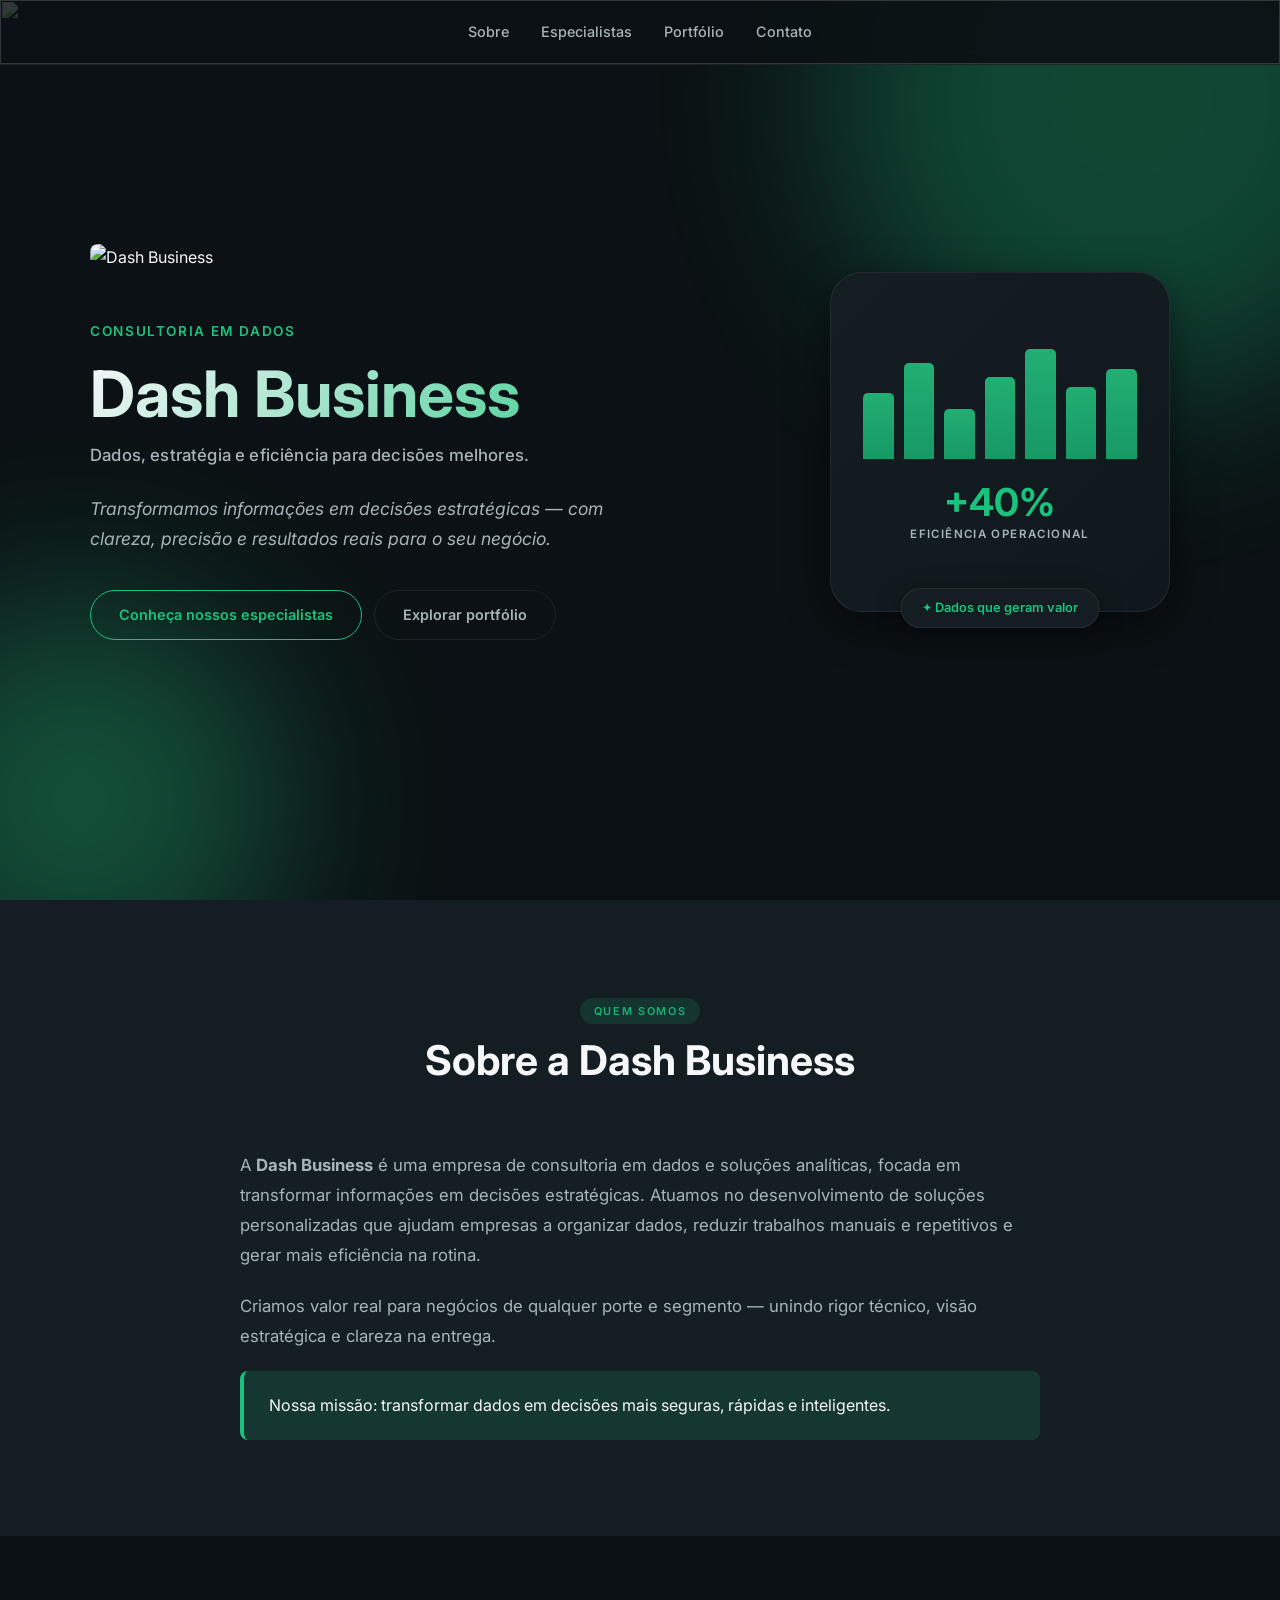
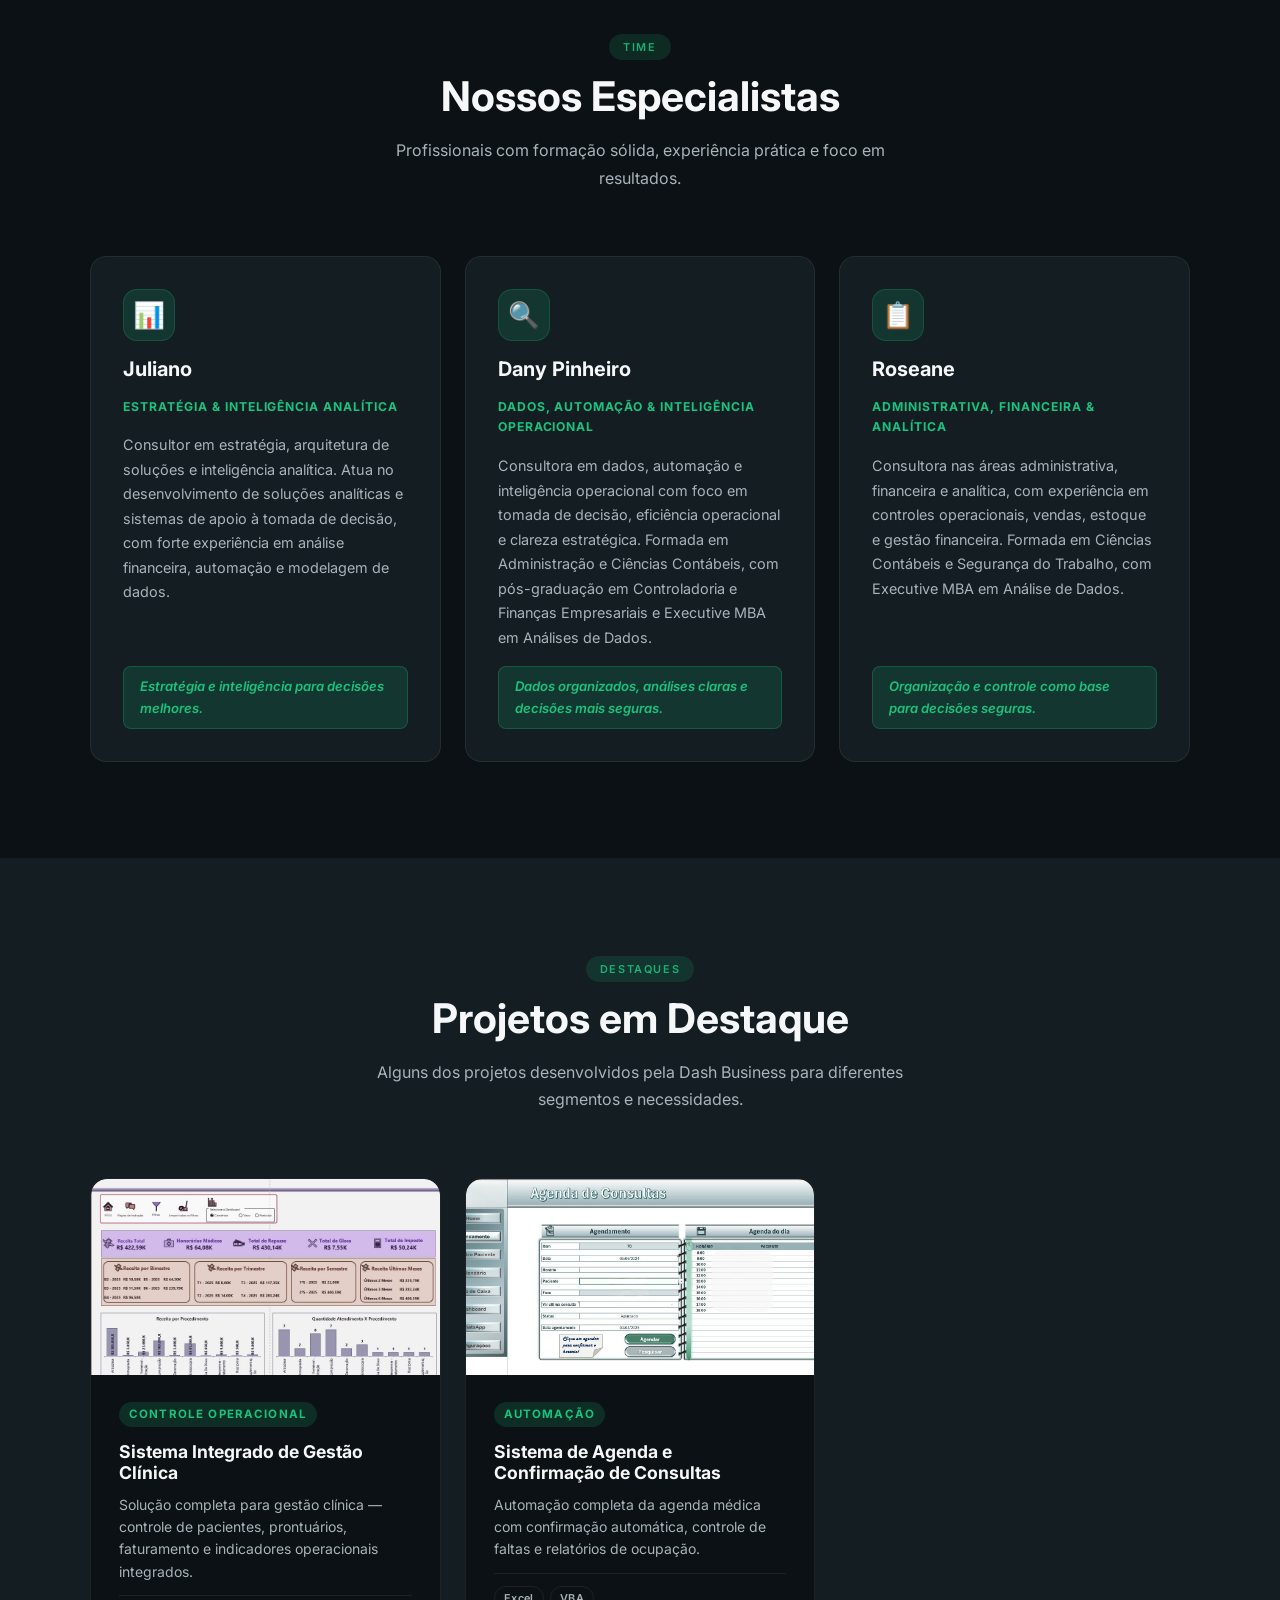
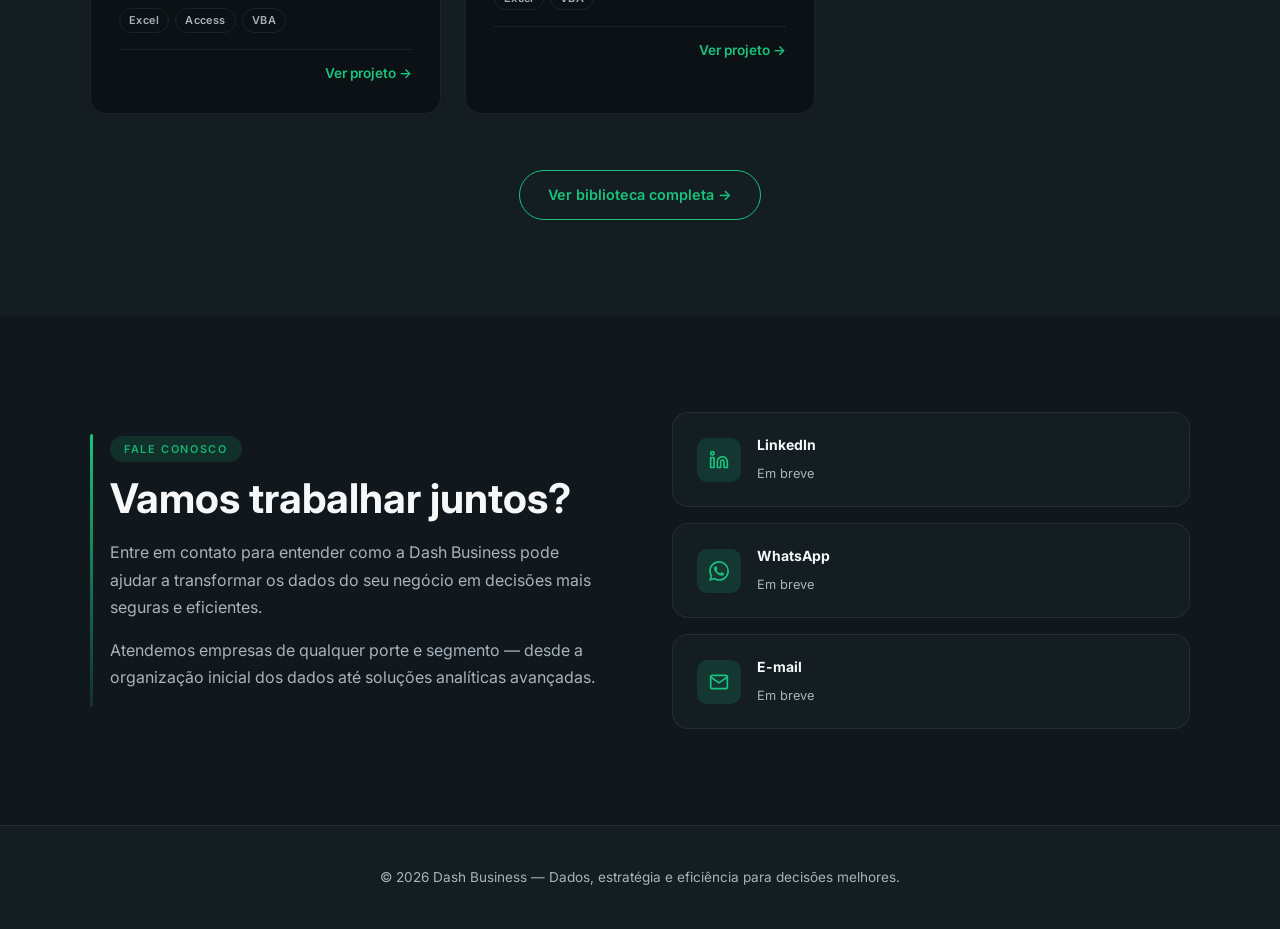
==== index.html @ d8915e87 "Primeira versão do projeto dashbusiness" ====
<!DOCTYPE html>
<html lang="pt-BR">
<head>
  <meta charset="UTF-8">
  <meta name="viewport" content="width=device-width, initial-scale=1.0">
  <title>Dash Business — Dados, Estratégia e Eficiência</title>
  <meta name="description" content="Consultoria em dados e inteligência analítica. Transforme informações em decisões estratégicas, eficiência operacional e crescimento sustentável.">
  <link rel="preconnect" href="https://fonts.googleapis.com">
  <link rel="preconnect" href="https://fonts.gstatic.com" crossorigin>
  <link href="https://fonts.googleapis.com/css2?family=Inter:wght@400;500;600;700&display=swap" rel="stylesheet">
  <link rel="stylesheet" href="css/style.css">
</head>
<body>

  <!-- NAV -->
  <nav id="navbar">
    <img src="assets/logo/logo.jfif" class="navbar-bg-img" alt="">
    <div class="container">
      <div class="nav-inner">
        <a href="#hero" class="nav-logo"></a>
        <ul class="nav-links">
          <li><a href="#sobre"         class="nav-link" data-section="sobre">Sobre</a></li>
          <li><a href="#especialistas" class="nav-link" data-section="especialistas">Especialistas</a></li>
          <li><a href="#portfolio"     class="nav-link" data-section="portfolio">Portfólio</a></li>
          <li><a href="#contato"       class="nav-link" data-section="contato">Contato</a></li>
        </ul>
        <div class="nav-actions">
          <button id="nav-hamburger" aria-label="Abrir menu">
            <span></span><span></span><span></span>
          </button>
        </div>
      </div>
    </div>
    <div class="nav-mobile" id="nav-mobile">
      <a href="#sobre">Sobre</a>
      <a href="#especialistas">Especialistas</a>
      <a href="#portfolio">Portfólio</a>
      <a href="#contato">Contato</a>
    </div>
  </nav>

  <!-- MAIN CONTENT -->
  <main>

  <!-- HERO -->
  <section id="hero">
    <div class="hero-bg-orb orb-1"></div>
    <div class="hero-bg-orb orb-2"></div>
    <div class="container">
      <div class="hero-grid">
        <div class="hero-text">
          <img src="assets/logo/logo.jfif" alt="Dash Business" class="hero-logo">
          <p class="hero-greeting">Consultoria em Dados</p>
          <h1 class="hero-name">Dash Business</h1>
          <p class="hero-title">Dados, estratégia e eficiência para decisões melhores.</p>
          <p class="hero-phrase">Transformamos informações em decisões estratégicas — com clareza, precisão e resultados reais para o seu negócio.</p>
          <div class="hero-ctas">
            <a href="#especialistas" class="btn-outline">Conheça nossos especialistas</a>
            <a href="#portfolio" class="btn-ghost">Explorar portfólio</a>
          </div>
        </div>
        <div class="hero-visual-wrap">
          <div class="hero-visual-frame">
            <div class="hero-visual-content">
              <div class="hero-data-grid">
                <div class="data-bar" style="--h: 55%"></div>
                <div class="data-bar" style="--h: 80%"></div>
                <div class="data-bar" style="--h: 42%"></div>
                <div class="data-bar" style="--h: 68%"></div>
                <div class="data-bar" style="--h: 92%"></div>
                <div class="data-bar" style="--h: 60%"></div>
                <div class="data-bar" style="--h: 75%"></div>
              </div>
              <div class="hero-metric">
                <span class="metric-value">+40%</span>
                <span class="metric-label">eficiência operacional</span>
              </div>
            </div>
          </div>
          <span class="hero-badge">✦ Dados que geram valor</span>
        </div>
      </div>
    </div>
  </section>

  <!-- SOBRE -->
  <section id="sobre">
    <div class="container">
      <div class="section-header fade-in">
        <span class="section-label">Quem somos</span>
        <h2>Sobre a Dash Business</h2>
      </div>
      <div class="sobre-body fade-in">
        <p>A <strong>Dash Business</strong> é uma empresa de consultoria em dados e soluções analíticas, focada em transformar informações em decisões estratégicas. Atuamos no desenvolvimento de soluções personalizadas que ajudam empresas a organizar dados, reduzir trabalhos manuais e repetitivos e gerar mais eficiência na rotina.</p>
        <p>Criamos valor real para negócios de qualquer porte e segmento — unindo rigor técnico, visão estratégica e clareza na entrega.</p>
        <div class="sobre-destaque">
          Nossa missão: transformar dados em decisões mais seguras, rápidas e inteligentes.
        </div>
      </div>
    </div>
  </section>

  <!-- ESPECIALISTAS -->
  <section id="especialistas">
    <div class="container">
      <div class="section-header fade-in">
        <span class="section-label">Time</span>
        <h2>Nossos Especialistas</h2>
        <p>Profissionais com formação sólida, experiência prática e foco em resultados.</p>
      </div>
      <div class="specialists-grid">

        <div class="specialist-card fade-in">
          <div class="specialist-icon">📊</div>
          <h3>Juliano</h3>
          <p class="specialist-role">Estratégia &amp; Inteligência Analítica</p>
          <p class="specialist-bio">Consultor em estratégia, arquitetura de soluções e inteligência analítica. Atua no desenvolvimento de soluções analíticas e sistemas de apoio à tomada de decisão, com forte experiência em análise financeira, automação e modelagem de dados.</p>
          <span class="specialist-diferencial">Estratégia e inteligência para decisões melhores.</span>
        </div>

        <div class="specialist-card fade-in">
          <div class="specialist-icon">🔍</div>
          <h3>Dany Pinheiro</h3>
          <p class="specialist-role">Dados, Automação &amp; Inteligência Operacional</p>
          <p class="specialist-bio">Consultora em dados, automação e inteligência operacional com foco em tomada de decisão, eficiência operacional e clareza estratégica. Formada em Administração e Ciências Contábeis, com pós-graduação em Controladoria e Finanças Empresariais e Executive MBA em Análises de Dados.</p>
          <span class="specialist-diferencial">Dados organizados, análises claras e decisões mais seguras.</span>
        </div>

        <div class="specialist-card fade-in">
          <div class="specialist-icon">📋</div>
          <h3>Roseane</h3>
          <p class="specialist-role">Administrativa, Financeira &amp; Analítica</p>
          <p class="specialist-bio">Consultora nas áreas administrativa, financeira e analítica, com experiência em controles operacionais, vendas, estoque e gestão financeira. Formada em Ciências Contábeis e Segurança do Trabalho, com Executive MBA em Análise de Dados.</p>
          <span class="specialist-diferencial">Organização e controle como base para decisões seguras.</span>
        </div>

      </div>
    </div>
  </section>

  <!-- PORTFÓLIO / PROJETOS EM DESTAQUE -->
  <section id="portfolio">
    <div class="container">
      <div class="section-header fade-in">
        <span class="section-label">Destaques</span>
        <h2>Projetos em Destaque</h2>
        <p>Alguns dos projetos desenvolvidos pela Dash Business para diferentes segmentos e necessidades.</p>
      </div>

      <div id="featured-projects-grid" class="projects-grid"></div>

      <div class="portfolio-cta-wrap fade-in">
        <a href="projetos/index.html" class="btn-outline">Ver biblioteca completa →</a>
      </div>
    </div>
  </section>

  <!-- CONTATO -->
  <section id="contato">
    <div class="container">
      <div class="contact-grid">
        <div class="contact-text fade-in">
          <span class="section-label">Fale conosco</span>
          <h2>Vamos trabalhar juntos?</h2>
          <p>Entre em contato para entender como a Dash Business pode ajudar a transformar os dados do seu negócio em decisões mais seguras e eficientes.</p>
          <p>Atendemos empresas de qualquer porte e segmento — desde a organização inicial dos dados até soluções analíticas avançadas.</p>
        </div>
        <div class="contact-cards fade-in">
          <div class="contact-card">
            <div class="contact-card-icon">
              <svg viewBox="0 0 24 24" fill="none" stroke="currentColor" stroke-width="2" stroke-linecap="round" stroke-linejoin="round">
                <path d="M16 8a6 6 0 0 1 6 6v7h-4v-7a2 2 0 0 0-2-2 2 2 0 0 0-2 2v7h-4v-7a6 6 0 0 1 6-6z"/>
                <rect x="2" y="9" width="4" height="12"/>
                <circle cx="4" cy="4" r="2"/>
              </svg>
            </div>
            <div class="contact-card-info">
              <strong>LinkedIn</strong>
              <span>Em breve</span>
            </div>
          </div>
          <div class="contact-card">
            <div class="contact-card-icon">
              <svg viewBox="0 0 24 24" fill="currentColor">
                <path d="M17.472 14.382c-.297-.149-1.758-.867-2.03-.967-.273-.099-.471-.148-.67.15-.197.297-.767.966-.94 1.164-.173.199-.347.223-.644.075-.297-.15-1.255-.463-2.39-1.475-.883-.788-1.48-1.761-1.653-2.059-.173-.297-.018-.458.13-.606.134-.133.298-.347.446-.52.149-.174.198-.298.298-.497.099-.198.05-.371-.025-.52-.075-.149-.669-1.612-.916-2.207-.242-.579-.487-.5-.669-.51-.173-.008-.371-.01-.57-.01-.198 0-.52.074-.792.372-.272.297-1.04 1.016-1.04 2.479 0 1.462 1.065 2.875 1.213 3.074.149.198 2.096 3.2 5.077 4.487.709.306 1.262.489 1.694.625.712.227 1.36.195 1.871.118.571-.085 1.758-.719 2.006-1.413.248-.694.248-1.289.173-1.413-.074-.124-.272-.198-.57-.347m-5.421 7.403h-.004a9.87 9.87 0 0 1-5.031-1.378l-.361-.214-3.741.982.998-3.648-.235-.374a9.86 9.86 0 0 1-1.51-5.26c.001-5.45 4.436-9.884 9.888-9.884 2.64 0 5.122 1.03 6.988 2.898a9.825 9.825 0 0 1 2.893 6.994c-.003 5.45-4.437 9.884-9.885 9.884m8.413-18.297A11.815 11.815 0 0 0 12.05 0C5.495 0 .16 5.335.157 11.892c0 2.096.547 4.142 1.588 5.945L.057 24l6.305-1.654a11.882 11.882 0 0 0 5.683 1.448h.005c6.554 0 11.89-5.335 11.893-11.893a11.821 11.821 0 0 0-3.48-8.413z"/>
              </svg>
            </div>
            <div class="contact-card-info">
              <strong>WhatsApp</strong>
              <span>Em breve</span>
            </div>
          </div>
          <div class="contact-card">
            <div class="contact-card-icon">
              <svg viewBox="0 0 24 24" fill="none" stroke="currentColor" stroke-width="2" stroke-linecap="round" stroke-linejoin="round">
                <path d="M4 4h16c1.1 0 2 .9 2 2v12c0 1.1-.9 2-2 2H4c-1.1 0-2-.9-2-2V6c0-1.1.9-2 2-2z"/>
                <polyline points="22,6 12,13 2,6"/>
              </svg>
            </div>
            <div class="contact-card-info">
              <strong>E-mail</strong>
              <span>Em breve</span>
            </div>
          </div>
        </div>
      </div>
    </div>
  </section>

  </main>

  <!-- FOOTER -->
  <footer>
    <div class="container">
      <p>© 2026 Dash Business — Dados, estratégia e eficiência para decisões melhores.</p>
    </div>
  </footer>

  <button id="back-to-top" aria-label="Voltar ao topo">↑</button>

  <script src="js/projects.js"></script>
  <script src="js/main.js"></script>
</body>
</html>
---- css/style.css ----
/* ============================================================
   Dash Business — style.css
   Dark mode only. Estrutura baseada no portfólio de Dany Pinheiro.
   ============================================================ */

/* ---------- Reset & Base ----------------------------------- */
*, *::before, *::after { box-sizing: border-box; margin: 0; padding: 0; }

:root {
  --bg:           #0B1114;
  --bg-secondary: #10181D;
  --bg-card:      #131D22;
  --bg-nav:       rgba(11,17,20,0.92);
  --text:         #F5F7F8;
  --text-muted:   #A8B3BA;
  --accent:       #19C37D;
  --accent-hover: #27E08F;
  --accent-glow:  rgba(25,195,125,0.16);
  --border:       rgba(255,255,255,0.07);
  --shadow:       0 4px 24px rgba(0,0,0,0.35);
  --shadow-lg:    0 12px 40px rgba(0,0,0,0.5);
  --radius:       16px;
  --transition:   0.35s cubic-bezier(0.4,0,0.2,1);
}

/* --- Orb float animation --- */
@keyframes orbFloat {
  0%, 100% { transform: translateY(0px) scale(1); }
  40%      { transform: translateY(-28px) scale(1.04); }
  70%      { transform: translateY(12px) scale(0.97); }
}

html { scroll-behavior: smooth; font-size: 16px; }

body {
  font-family: 'Inter', 'Segoe UI', system-ui, sans-serif;
  background: var(--bg);
  color: var(--text);
  line-height: 1.7;
  overflow-x: hidden;
}

a { color: var(--accent); text-decoration: none; transition: color var(--transition); }
a:hover { color: var(--accent-hover); }

/* --- Focus visible styles --- */
:focus-visible {
  outline: 2px solid var(--accent);
  outline-offset: 3px;
  border-radius: 4px;
}

.btn-outline:focus-visible,
.btn-ghost:focus-visible {
  outline-offset: 4px;
  border-radius: 99px;
}

.filter-btn:focus-visible {
  outline-offset: 3px;
  border-radius: 99px;
}

.nav-link:focus-visible {
  outline-offset: 6px;
  border-radius: 4px;
}

img { max-width: 100%; display: block; }

/* ---------- Scrollbar ------------------------------------- */
::-webkit-scrollbar { width: 6px; }
::-webkit-scrollbar-track { background: var(--bg); }
::-webkit-scrollbar-thumb { background: var(--accent); border-radius: 99px; }

/* ---------- Typography ------------------------------------ */
h1, h2, h3, h4 { font-weight: 700; line-height: 1.2; color: var(--text); }
h1 { font-size: clamp(2rem, 5vw, 3.5rem); }
h2 { font-size: clamp(1.75rem, 3.2vw, 2.6rem); margin-bottom: 4px; }
h3 { font-size: 1.25rem; }

.section-label {
  display: inline-block;
  font-size: 0.68rem;
  font-weight: 600;
  letter-spacing: 0.15em;
  text-transform: uppercase;
  color: var(--accent);
  background: var(--accent-glow);
  padding: 4px 14px;
  border-radius: 99px;
  margin-bottom: 12px;
  opacity: 0.9;
}

/* ---------- Layout ---------------------------------------- */
.container { width: min(1100px, 92vw); margin: 0 auto; }

section { padding: 96px 0; }

/* ---------- NAV ------------------------------------------- */
#navbar {
  position: fixed;
  top: 0; left: 0; right: 0;
  z-index: 1000;
  background: var(--bg-nav);
  backdrop-filter: blur(18px);
  -webkit-backdrop-filter: blur(18px);
  border-bottom: 1px solid var(--border);
  transition: box-shadow var(--transition);
  overflow: hidden;
}

.navbar-bg-img {
  position: absolute;
  top: 0; left: 0;
  width: 100%;
  height: 100%;
  object-fit: fill;
  object-position: right center;
  opacity: 0.16;
  filter: brightness(1.4);
  pointer-events: none;
  z-index: 0;
}

#navbar.scrolled { box-shadow: var(--shadow); }

.nav-inner {
  display: flex;
  align-items: center;
  justify-content: space-between;
  height: 64px;
  position: relative;
  z-index: 1;
}

.nav-logo {
  font-weight: 700;
  font-size: 1.1rem;
  color: var(--text);
  letter-spacing: -0.02em;
}

.nav-logo span { color: var(--accent); }

.nav-logo-img {
  height: 36px;
  width: auto;
  display: block;
  object-fit: contain;
}

.nav-links { display: flex; gap: 32px; list-style: none; align-items: center; }

.nav-links a {
  font-size: 0.9rem;
  font-weight: 500;
  color: var(--text-muted);
  transition: color var(--transition);
}

.nav-links a:hover { color: var(--accent); }

.nav-actions { display: flex; align-items: center; gap: 12px; }

#nav-hamburger {
  display: none;
  flex-direction: column;
  gap: 5px;
  background: none;
  border: none;
  cursor: pointer;
  padding: 4px;
}

#nav-hamburger span {
  display: block;
  width: 24px; height: 2px;
  background: var(--text);
  border-radius: 2px;
  transition: all var(--transition);
}

.nav-mobile {
  display: none;
  flex-direction: column;
  background: var(--bg-card);
  border-top: 1px solid var(--border);
  padding: 16px 24px;
  gap: 16px;
  position: relative;
  z-index: 1;
}

.nav-mobile.open { display: flex; }

.nav-mobile a {
  font-weight: 500;
  color: var(--text-muted);
  padding: 8px 0;
  border-bottom: 1px solid var(--border);
}

/* ---------- NAV ACTIVE STATE ------------------------------ */
.nav-link {
  position: relative;
  transition: color var(--transition);
}

.nav-link::after {
  content: '';
  position: absolute;
  bottom: -8px; left: 0;
  width: 0; height: 2px;
  background: var(--accent);
  transition: width 0.4s cubic-bezier(0.25,0.46,0.45,0.94);
}

.nav-link:hover::after { width: 100%; }
.nav-link.active { color: var(--accent); font-weight: 700; }
.nav-link.active::after { width: 100%; }

/* ---------- HERO ------------------------------------------ */
#hero {
  min-height: 100svh;
  display: flex;
  align-items: center;
  padding-top: 80px;
  position: relative;
  overflow: hidden;
}

.hero-bg-orb {
  position: absolute;
  border-radius: 50%;
  filter: blur(90px);
  opacity: 0.3;
  pointer-events: none;
}

.orb-1 {
  width: 600px; height: 600px;
  background: var(--accent);
  top: -200px; right: -150px;
  animation: orbFloat 18s ease-in-out infinite;
}

.orb-2 {
  width: 400px; height: 400px;
  background: var(--accent-hover);
  bottom: -100px; left: -120px;
  animation: orbFloat 22s ease-in-out infinite reverse;
  animation-delay: -6s;
}

.hero-grid {
  display: grid;
  grid-template-columns: 1fr 380px;
  gap: 64px;
  align-items: center;
  position: relative;
  z-index: 1;
}

.hero-logo {
  height: 56px;
  width: auto;
  object-fit: contain;
  margin-bottom: 20px;
  border-radius: 8px;
}

.hero-greeting {
  font-size: 0.85rem;
  font-weight: 600;
  letter-spacing: 0.12em;
  text-transform: uppercase;
  color: var(--accent);
  margin-bottom: 16px;
}

.hero-name {
  font-size: clamp(2.4rem, 5.5vw, 4rem);
  line-height: 1.1;
  margin-bottom: 12px;
  background: linear-gradient(135deg, var(--text) 0%, var(--accent) 100%);
  -webkit-background-clip: text;
  -webkit-text-fill-color: transparent;
  background-clip: text;
}

.hero-title {
  font-size: clamp(0.9rem, 1.6vw, 1.05rem);
  font-weight: 500;
  color: var(--text-muted);
  margin-bottom: 24px;
  letter-spacing: 0.01em;
}

.hero-phrase {
  font-size: clamp(1rem, 1.5vw, 1.1rem);
  color: var(--text-muted);
  max-width: 520px;
  margin-bottom: 36px;
  font-style: italic;
}

.hero-ctas {
  display: flex;
  gap: 12px;
  flex-wrap: wrap;
}

/* ---------- HERO VISUAL ----------------------------------- */
.hero-visual-wrap {
  position: relative;
  display: flex;
  justify-content: center;
}

.hero-visual-frame {
  width: 340px;
  height: 340px;
  border-radius: 32px;
  background: linear-gradient(135deg, var(--bg-card), var(--bg-secondary));
  border: 1px solid var(--border);
  box-shadow: var(--shadow-lg);
  display: flex;
  align-items: center;
  justify-content: center;
  overflow: hidden;
  transition: box-shadow var(--transition), border-color var(--transition);
}

.hero-visual-frame:hover {
  border-color: rgba(25, 195, 125, 0.45);
  box-shadow: var(--shadow-lg),
              0 0 0 1px rgba(25, 195, 125, 0.18),
              0 0 32px rgba(25, 195, 125, 0.10);
}

.hero-visual-content {
  display: flex;
  flex-direction: column;
  align-items: center;
  gap: 24px;
  padding: 32px;
  width: 100%;
}

.hero-data-grid {
  display: flex;
  align-items: flex-end;
  gap: 10px;
  height: 120px;
  width: 100%;
}

.data-bar {
  flex: 1;
  height: var(--h);
  background: linear-gradient(to top, var(--accent), var(--accent-hover));
  border-radius: 5px 5px 0 0;
  opacity: 0.75;
  transition: opacity var(--transition);
}

.hero-visual-frame:hover .data-bar { opacity: 1; }

.hero-metric {
  display: flex;
  flex-direction: column;
  align-items: center;
  gap: 4px;
}

.metric-value {
  font-size: 2.4rem;
  font-weight: 700;
  color: var(--accent);
  line-height: 1;
}

.metric-label {
  font-size: 0.72rem;
  text-transform: uppercase;
  letter-spacing: 0.12em;
  color: var(--text-muted);
  font-weight: 600;
}

.hero-badge {
  position: absolute;
  bottom: -16px;
  left: 50%;
  transform: translateX(-50%);
  background: var(--bg-card);
  border: 1px solid var(--border);
  border-radius: 99px;
  padding: 8px 20px;
  font-size: 0.8rem;
  font-weight: 600;
  color: var(--accent);
  box-shadow: var(--shadow);
  white-space: nowrap;
}

/* ---------- BUTTONS --------------------------------------- */
.btn-outline {
  display: inline-flex;
  align-items: center;
  gap: 8px;
  padding: 12px 28px;
  border: 1.5px solid var(--accent);
  border-radius: 99px;
  color: var(--accent);
  font-weight: 600;
  font-size: 0.9rem;
  transition: all var(--transition);
  background: transparent;
  cursor: pointer;
}

.btn-outline:hover {
  background: var(--accent);
  color: #0B1114;
  box-shadow: 0 8px 24px var(--accent-glow);
  transform: translateY(-2px);
}

.btn-ghost {
  display: inline-flex;
  align-items: center;
  gap: 8px;
  padding: 12px 28px;
  border: 1.5px solid var(--border);
  border-radius: 99px;
  color: var(--text-muted);
  font-weight: 600;
  font-size: 0.9rem;
  transition: all var(--transition);
  background: transparent;
}

.btn-ghost:hover {
  background: var(--bg-card);
  color: var(--text);
  border-color: var(--text-muted);
  transform: translateY(-2px);
}

/* ---------- SECTION HEADER -------------------------------- */
.section-header {
  text-align: center;
  margin-bottom: 64px;
}

.section-header p {
  color: var(--text-muted);
  max-width: 560px;
  margin: 16px auto 0;
}

/* ---------- SOBRE ----------------------------------------- */
#sobre { background: var(--bg-card); }

.sobre-body {
  max-width: 800px;
  margin: 0 auto;
  font-size: 1.05rem;
  line-height: 1.8;
}

.sobre-body p {
  color: var(--text-muted);
  margin-bottom: 20px;
}

.sobre-destaque {
  background: var(--accent-glow);
  border-left: 4px solid var(--accent);
  border-radius: 8px;
  padding: 20px 25px;
  color: var(--text);
  font-size: 1rem;
  margin-top: 8px;
}

/* ---------- ESPECIALISTAS --------------------------------- */
#especialistas {}

.specialists-grid {
  display: grid;
  grid-template-columns: repeat(auto-fit, minmax(300px, 1fr));
  gap: 24px;
}

.specialist-card {
  background: var(--bg-card);
  border: 1px solid var(--border);
  border-radius: var(--radius);
  padding: 32px;
  display: flex;
  flex-direction: column;
  gap: 16px;
  transition: all var(--transition);
  position: relative;
  overflow: hidden;
}

.specialist-card::before {
  content: '';
  position: absolute;
  top: -50%; left: -50%;
  width: 200px; height: 200px;
  background: radial-gradient(circle, var(--accent-glow), transparent);
  border-radius: 50%;
  opacity: 0;
  transition: all var(--transition);
}

.specialist-card::after {
  content: '';
  position: absolute;
  top: 0; left: 0; right: 0;
  height: 3px;
  background: var(--accent);
  border-radius: var(--radius) var(--radius) 0 0;
  transform: scaleX(0);
  transform-origin: left center;
  transition: transform 0.4s cubic-bezier(0.4, 0, 0.2, 1);
}

.specialist-card:hover {
  transform: translateY(-6px);
  box-shadow: var(--shadow-lg), 0 0 0 1px var(--accent);
  border-color: var(--accent);
}

.specialist-card:hover::before { opacity: 1; top: 0; left: 0; }

.specialist-card:hover::after { transform: scaleX(1); }

.specialist-icon {
  width: 52px; height: 52px;
  border-radius: 14px;
  background: var(--accent-glow);
  display: flex;
  align-items: center;
  justify-content: center;
  font-size: 1.6rem;
  border: 1px solid rgba(25, 195, 125, 0.20);
}

.specialist-card h3 { font-size: 1.25rem; }

.specialist-role {
  font-size: 0.76rem;
  font-weight: 700;
  letter-spacing: 0.08em;
  text-transform: uppercase;
  color: var(--accent);
}

.specialist-bio {
  font-size: 0.9rem;
  color: var(--text-muted);
  line-height: 1.7;
  flex: 1;
}

.specialist-diferencial {
  display: inline-block;
  background: var(--accent-glow);
  color: var(--accent);
  border: 1px solid rgba(25,195,125,0.25);
  border-radius: 8px;
  padding: 8px 16px;
  font-size: 0.82rem;
  font-weight: 600;
  font-style: italic;
  margin-top: 0;
}

/* ---------- PORTFÓLIO ------------------------------------- */
#portfolio { background: var(--bg-card); }

.filter-bar {
  display: flex;
  gap: 10px;
  flex-wrap: wrap;
  justify-content: center;
  margin-bottom: 48px;
  background: rgba(11, 17, 20, 0.45);
  border: 1px solid var(--border);
  border-radius: var(--radius);
  padding: 16px 20px;
  backdrop-filter: blur(8px);
  -webkit-backdrop-filter: blur(8px);
}

.filter-btn {
  padding: 8px 20px;
  border-radius: 99px;
  border: 1px solid var(--border);
  background: var(--bg);
  color: var(--text-muted);
  font-size: 0.85rem;
  font-weight: 500;
  cursor: pointer;
  transition: all var(--transition);
}

.filter-btn:hover,
.filter-btn.active {
  background: var(--accent);
  color: #0B1114;
  border-color: var(--accent);
}

.projects-grid {
  display: grid;
  grid-template-columns: repeat(auto-fill, minmax(300px, 1fr));
  gap: 24px;
}

.project-card {
  background: var(--bg);
  border: 1px solid var(--border);
  border-radius: var(--radius);
  transition: all var(--transition);
  display: block;
  opacity: 0;
  transform: translateY(24px);
  position: relative;
  overflow: hidden;
}

.project-card::before {
  content: '';
  position: absolute;
  top: -50%; right: -50%;
  width: 200px; height: 200px;
  background: radial-gradient(circle, var(--accent-glow), transparent);
  border-radius: 50%;
  opacity: 0;
  transition: all var(--transition);
}

.project-card.visible { opacity: 1; transform: translateY(0); }

.project-card::after {
  content: '';
  position: absolute;
  top: 0; left: 0; right: 0;
  height: 2px;
  background: var(--accent);
  border-radius: var(--radius) var(--radius) 0 0;
  transform: scaleX(0);
  transform-origin: left center;
  transition: transform 0.45s cubic-bezier(0.4, 0, 0.2, 1);
}

.project-card:hover {
  transform: translateY(-6px);
  box-shadow: var(--shadow-lg), 0 0 0 1px var(--accent);
  border-color: var(--accent);
}

.project-card:hover::before { opacity: 1; top: 0; right: 0; }

.project-card:hover::after { transform: scaleX(1); }

.project-card.hidden {
  opacity: 0;
  transform: translateY(12px) scale(0.97);
  pointer-events: none;
}

.project-card-thumb {
  width: 100%;
  aspect-ratio: 16 / 9;
  overflow: hidden;
  border-radius: var(--radius) var(--radius) 0 0;
}

.project-card-thumb img {
  width: 100%;
  height: 100%;
  object-fit: cover;
  object-position: center;
  transition: transform 0.5s cubic-bezier(0.4, 0, 0.2, 1);
}

.project-card:hover .project-card-thumb img {
  transform: scale(1.04);
}

.project-card-thumb-placeholder {
  width: 100%;
  height: 100%;
  display: flex;
  align-items: center;
  justify-content: center;
  font-size: 2.5rem;
  background: linear-gradient(135deg, var(--accent-glow), var(--bg-card));
  opacity: 0.9;
}

.project-card-body { padding: 24px 28px 28px; }

.project-type {
  display: inline-block;
  font-size: 0.72rem;
  font-weight: 700;
  letter-spacing: 0.1em;
  text-transform: uppercase;
  color: var(--accent);
  background: var(--accent-glow);
  padding: 3px 10px;
  border-radius: 99px;
  margin-bottom: 14px;
}

.project-card h3 { margin-bottom: 10px; font-size: 1.1rem; }
.project-card p  { font-size: 0.875rem; color: var(--text-muted); line-height: 1.6; }

.card-context {
  display: flex;
  align-items: center;
  flex-wrap: wrap;
  gap: 6px;
  margin-top: 12px;
  padding-top: 12px;
  border-top: 1px solid var(--border);
}

.card-ctx-tag {
  font-size: 0.68rem;
  font-weight: 600;
  letter-spacing: 0.04em;
  padding: 2px 9px;
  border-radius: 99px;
  border: 1px solid var(--border);
  color: var(--text-muted);
  background: transparent;
  white-space: nowrap;
}

.card-ctx-tag.confidential {
  color: #fbbf24;
  border-color: rgba(251,191,36,0.3);
  background: rgba(251,191,36,0.07);
}

.card-cta {
  display: inline-block;
  margin-top: 16px;
  padding-top: 12px;
  border-top: 1px solid var(--border);
  color: var(--accent);
  font-size: 0.85rem;
  font-weight: 600;
  transition: color var(--transition);
  cursor: pointer;
}

.card-cta:hover {
  color: var(--accent-hover);
}

.card-cta--soon {
  color: var(--text-muted);
  cursor: default;
  font-style: italic;
}

.card-cta--soon:hover {
  color: var(--text-muted);
}

.project-arrow {
  display: flex;
  align-items: center;
  justify-content: flex-end;
  margin-top: 16px;
  padding-top: 12px;
  border-top: 1px solid var(--border);
  color: var(--accent);
  font-size: 0.85rem;
  font-weight: 600;
  transition: color var(--transition);
}

.project-card:hover .project-arrow {
  color: var(--accent-hover);
}

/* ---------- PORTFOLIO CTA WRAP ---------------------------- */
.portfolio-cta-wrap {
  text-align: center;
  margin-top: 56px;
}

/* ---------- BIBLIOTECA DE PROJETOS (projetos/index.html) -- */
.biblioteca-hero {
  padding: 120px 0 72px;
  background: var(--bg-card);
  border-bottom: 1px solid var(--border);
}

.biblioteca-hero .section-label {
  margin-bottom: 16px;
}

.biblioteca-hero h1 {
  font-size: clamp(2rem, 4vw, 3rem);
  margin-bottom: 16px;
  background: linear-gradient(135deg, var(--text) 0%, var(--accent) 100%);
  -webkit-background-clip: text;
  -webkit-text-fill-color: transparent;
  background-clip: text;
}

.biblioteca-hero p {
  color: var(--text-muted);
  font-size: 1.05rem;
  max-width: 560px;
  margin-bottom: 28px;
}

.biblioteca-content {
  padding: 72px 0 96px;
}

/* ---------- CONTATO --------------------------------------- */
#contato {
  background: var(--bg-secondary);
}

.contact-grid {
  display: grid;
  grid-template-columns: 1fr 1fr;
  gap: 64px;
  align-items: center;
}

.contact-text {
  position: relative;
  padding-left: 20px;
}

.contact-text::before {
  content: '';
  position: absolute;
  left: 0;
  top: 0;
  bottom: 0;
  width: 3px;
  background: linear-gradient(
    to bottom,
    var(--accent) 0%,
    rgba(25, 195, 125, 0.15) 100%
  );
  border-radius: 2px;
}

.contact-text h2 { margin-bottom: 16px; }
.contact-text p  { color: var(--text-muted); margin-bottom: 16px; }

.contact-cards {
  display: flex;
  flex-direction: column;
  gap: 16px;
}

.contact-card {
  display: flex;
  align-items: center;
  gap: 16px;
  background: var(--bg-card);
  border: 1px solid var(--border);
  border-radius: var(--radius);
  padding: 20px 24px;
  transition: all var(--transition);
  color: var(--text);
  position: relative;
  padding-right: 48px;
}

.contact-card::after {
  content: '→';
  position: absolute;
  right: 24px;
  top: 50%;
  transform: translateY(-50%) translateX(-6px);
  font-size: 1rem;
  color: var(--accent);
  opacity: 0;
  transition: opacity var(--transition), transform var(--transition);
}

.contact-card:hover {
  border-color: var(--accent);
  transform: translateX(8px);
  box-shadow: var(--shadow);
  color: var(--text);
}

.contact-card:hover::after {
  opacity: 1;
  transform: translateY(-50%) translateX(0);
}

.contact-card-icon {
  width: 44px; height: 44px;
  border-radius: 10px;
  background: var(--accent-glow);
  display: flex;
  align-items: center;
  justify-content: center;
  flex-shrink: 0;
}

.contact-card-icon svg { width: 20px; height: 20px; color: var(--accent); }

.contact-card-info strong { display: block; font-size: 0.875rem; margin-bottom: 2px; }
.contact-card-info span   { font-size: 0.8rem; color: var(--text-muted); }

/* ---------- FOOTER ---------------------------------------- */
footer {
  background: var(--bg-card);
  border-top: 1px solid var(--border);
  padding: 40px 0;
  text-align: center;
}

footer p { font-size: 0.85rem; color: var(--text-muted); }

/* ---------- BACK TO TOP ----------------------------------- */
#back-to-top {
  position: fixed;
  bottom: 32px; right: 32px;
  z-index: 900;
  width: 48px; height: 48px;
  border-radius: 50%;
  background: var(--accent);
  color: #0B1114;
  border: none;
  font-size: 1.3rem;
  font-weight: 700;
  cursor: pointer;
  display: flex;
  align-items: center;
  justify-content: center;
  box-shadow: 0 4px 20px var(--accent-glow);
  opacity: 0;
  transform: translateY(16px);
  pointer-events: none;
  transition: opacity 0.3s ease, transform 0.3s ease;
}

#back-to-top.visible { opacity: 1; transform: translateY(0); pointer-events: all; }

#back-to-top:hover {
  background: var(--accent-hover);
  transform: translateY(-3px);
  box-shadow: 0 8px 28px var(--accent-glow),
              0 0 0 4px rgba(25, 195, 125, 0.18);
}

#back-to-top:focus-visible {
  outline: none;
  box-shadow: 0 4px 20px var(--accent-glow),
              0 0 0 3px var(--bg),
              0 0 0 5px var(--accent);
}

/* ---------- FADE-IN UTILITY ------------------------------- */
.fade-in {
  opacity: 0;
  transform: translateY(20px);
  transition: opacity 0.6s ease, transform 0.6s ease;
}

.fade-in.visible { opacity: 1; transform: translateY(0); }

/* ---------- RESPONSIVE ------------------------------------ */
@media (max-width: 900px) {
  .hero-grid {
    grid-template-columns: 1fr;
    text-align: center;
  }

  .hero-visual-wrap {
    justify-content: center;
    order: -1;
    padding-bottom: 28px;
  }

  .hero-visual-frame { width: 260px; height: 260px; }

  .hero-ctas { justify-content: center; }
  .hero-phrase { margin: 0 auto 36px; }

  .contact-grid { grid-template-columns: 1fr; gap: 40px; }

  .nav-links { display: none; }
  #nav-hamburger { display: flex; }

  .specialists-grid { grid-template-columns: 1fr; }
}

@media (max-width: 768px) {
  section {
    padding: 72px 0;
  }

  .hero-grid {
    gap: 40px;
  }

  .contact-grid {
    gap: 32px;
  }

  .section-header {
    margin-bottom: 48px;
  }
}

@media (max-width: 600px) {
  section { padding: 64px 0; }
  .projects-grid {
    grid-template-columns: 1fr;
    gap: 16px;
  }
  .filter-bar { gap: 8px; }
  .filter-btn { font-size: 0.78rem; padding: 6px 14px; }
}

@media (max-width: 480px) {
  #hero {
    padding-top: 72px;
  }

  .hero-visual-frame {
    width: 200px;
    height: 200px;
    border-radius: 24px;
  }

  .hero-data-grid {
    height: 80px;
  }

  .metric-value {
    font-size: 1.8rem;
  }

  .hero-badge {
    font-size: 0.7rem;
    padding: 6px 14px;
  }

  .hero-ctas {
    flex-direction: column;
    align-items: center;
  }

  .hero-ctas .btn-outline,
  .hero-ctas .btn-ghost {
    width: 100%;
    justify-content: center;
  }
}
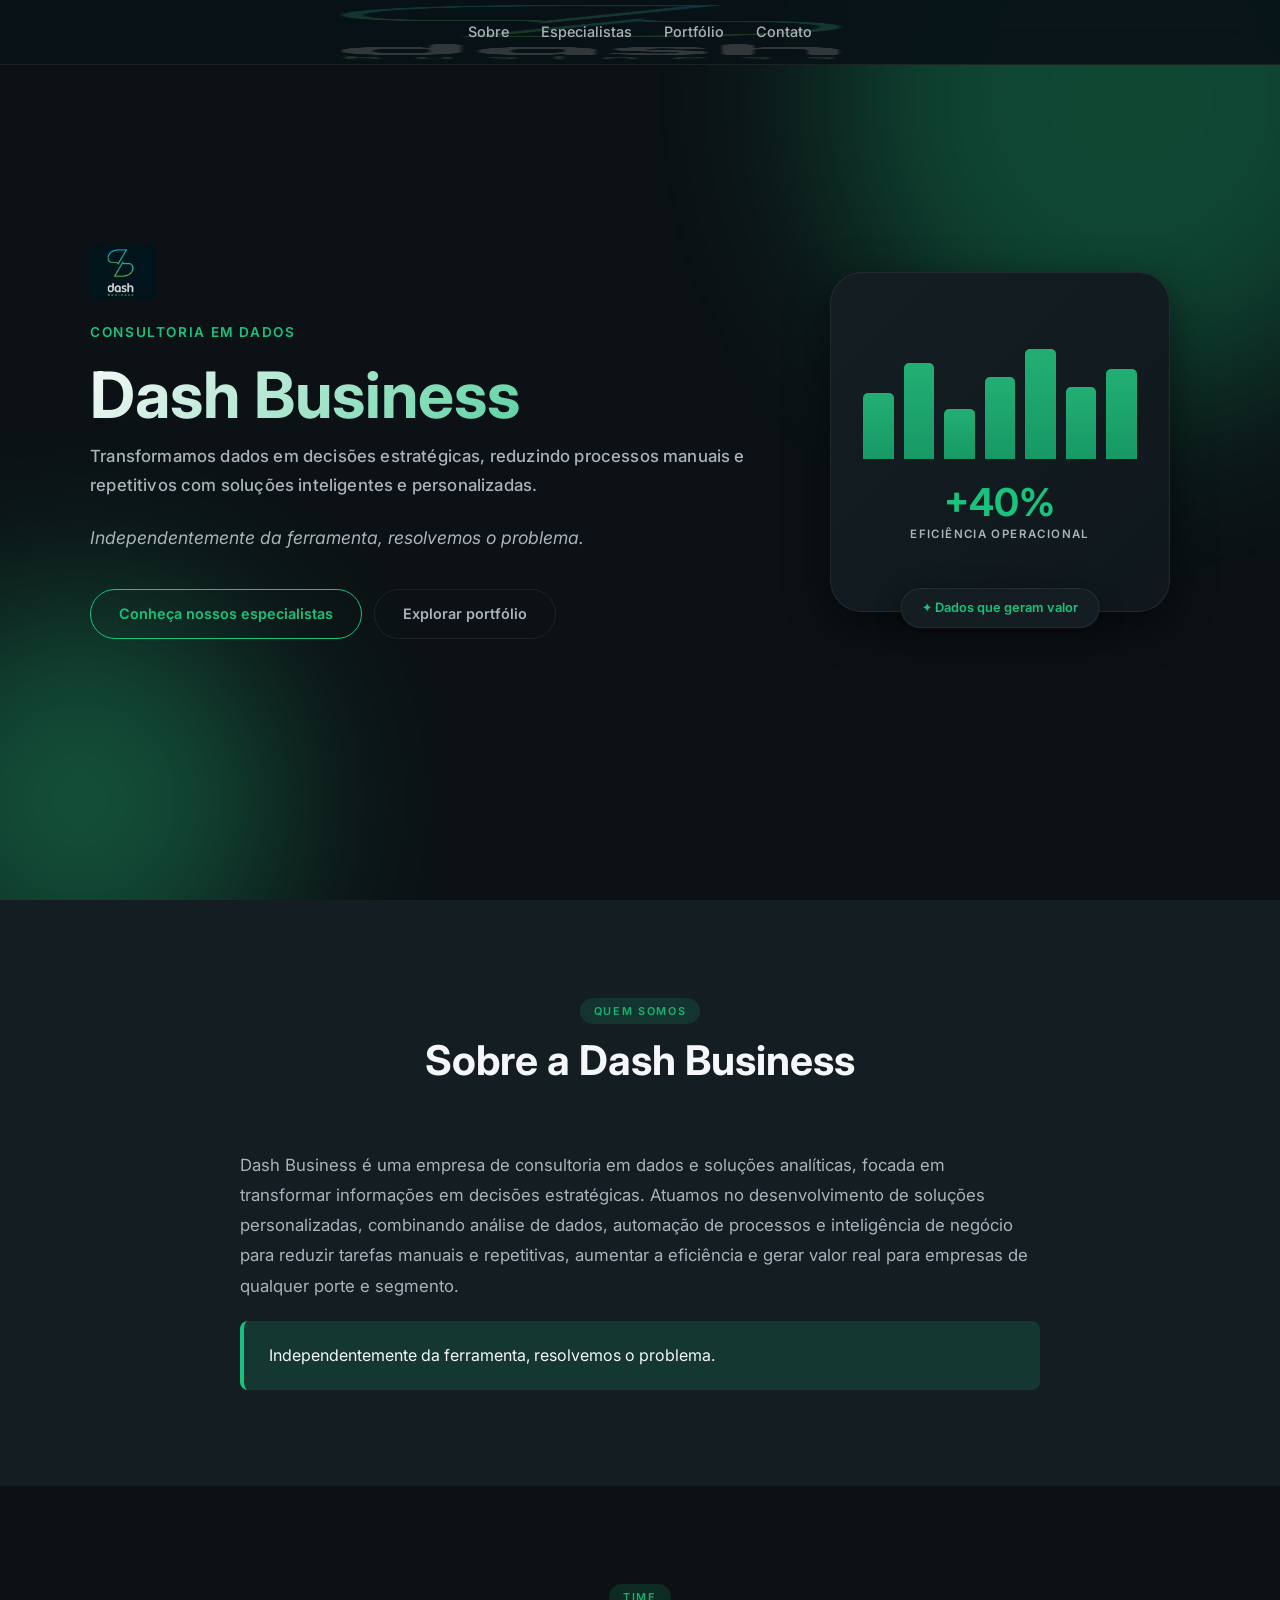
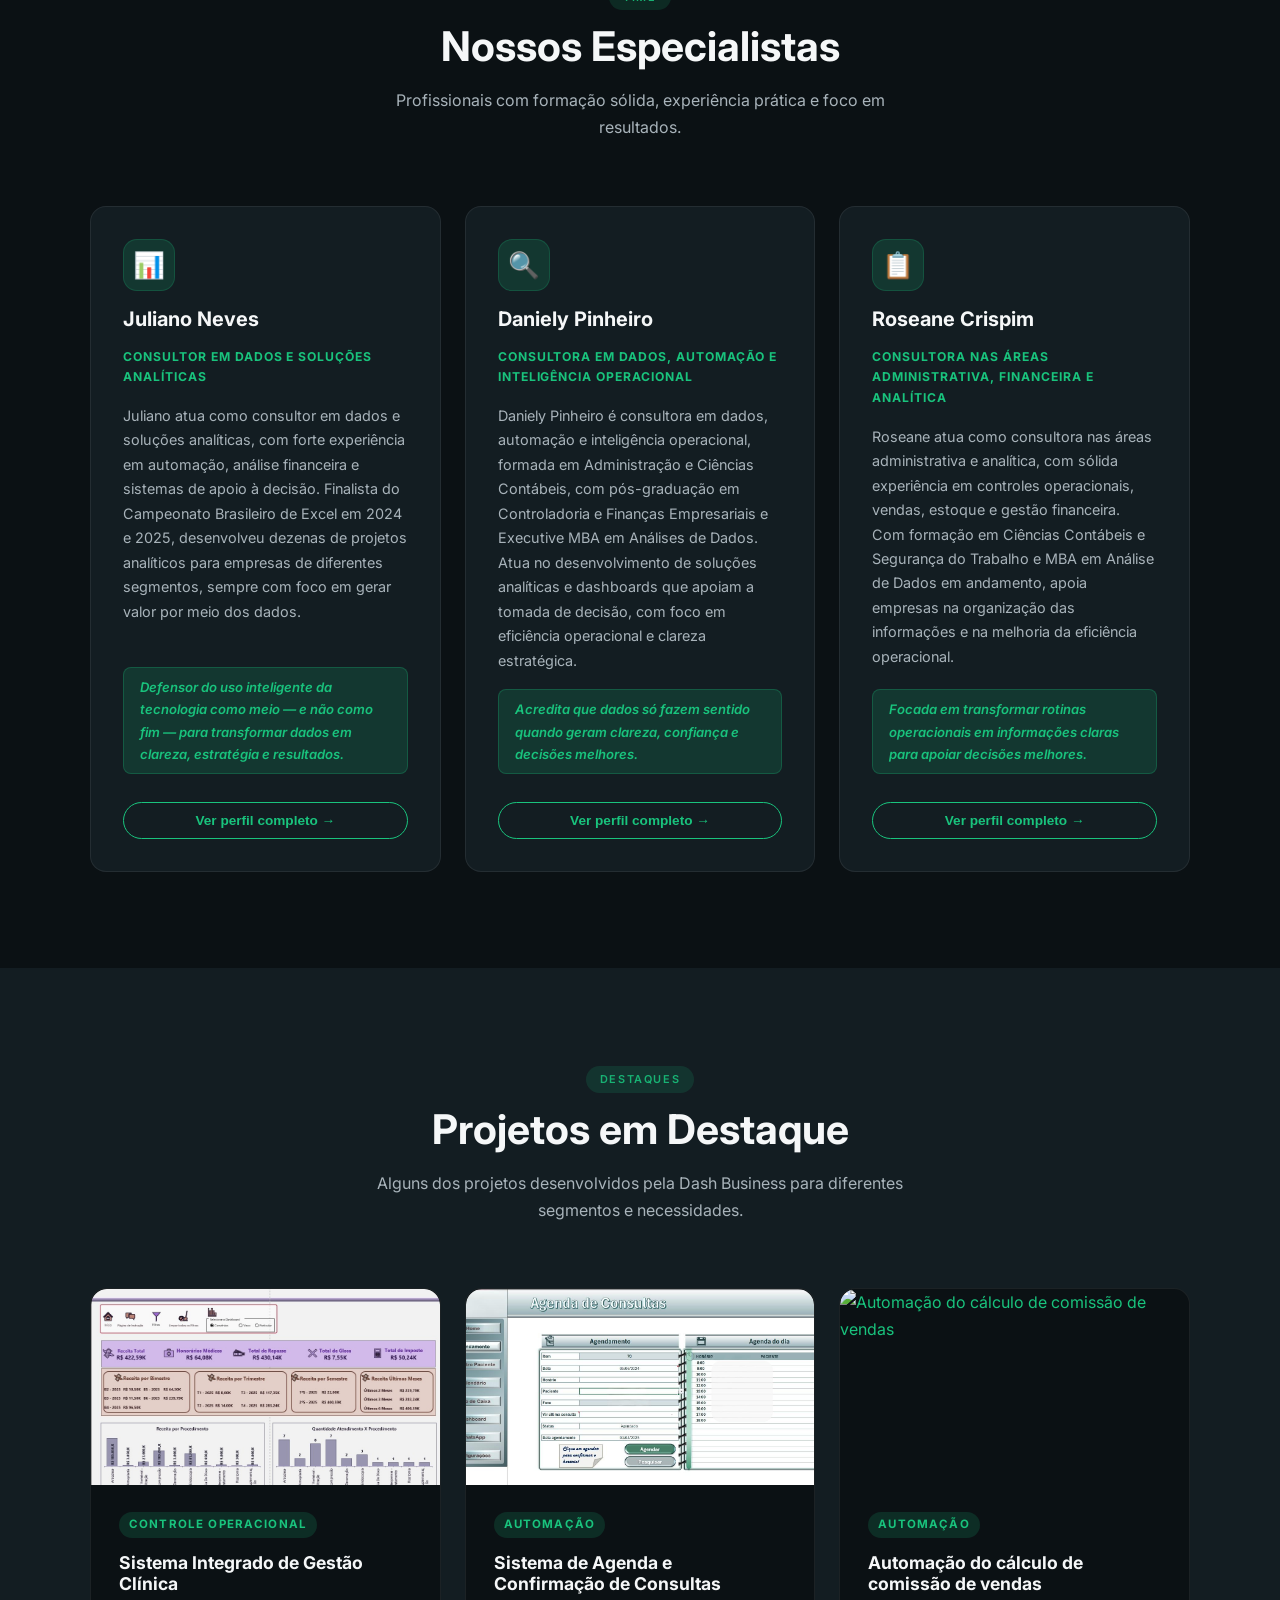
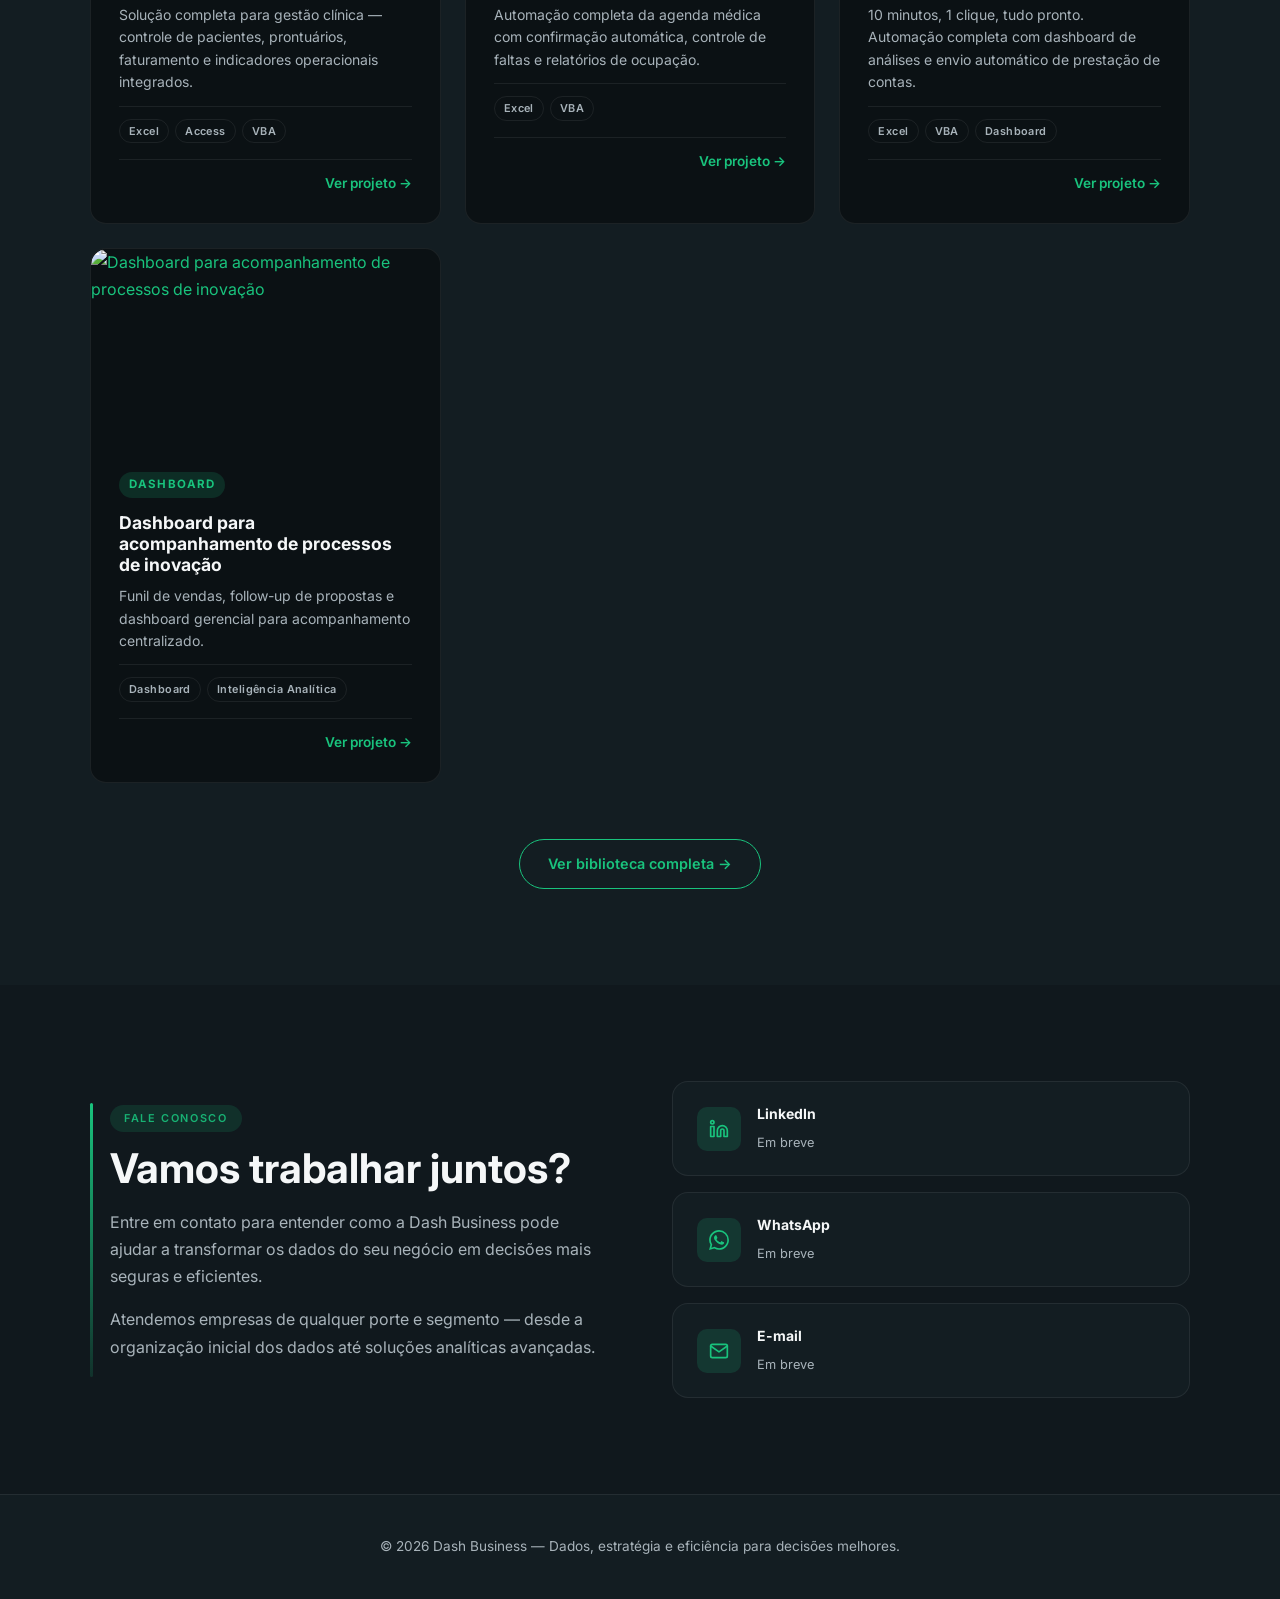
==== commit 6b3f70b7: "refactor: atualizar estrutura do site com conteúdo oficial do Basenomes.txt e novos projetos - Corri" ====
--- a/index.html
+++ b/index.html
@@ -14,7 +14,7 @@
 
   <!-- NAV -->
   <nav id="navbar">
-    <img src="assets/logo/logo.jfif" class="navbar-bg-img" alt="">
+    <img src="assets/logo/dash-logo-full.png" class="navbar-bg-img" alt="">
     <div class="container">
       <div class="nav-inner">
         <a href="#hero" class="nav-logo"></a>
@@ -49,11 +49,11 @@
     <div class="container">
       <div class="hero-grid">
         <div class="hero-text">
-          <img src="assets/logo/logo.jfif" alt="Dash Business" class="hero-logo">
+          <img src="assets/logo/dash-logo-full.png" alt="Dash Business" class="hero-logo">
           <p class="hero-greeting">Consultoria em Dados</p>
           <h1 class="hero-name">Dash Business</h1>
-          <p class="hero-title">Dados, estratégia e eficiência para decisões melhores.</p>
-          <p class="hero-phrase">Transformamos informações em decisões estratégicas — com clareza, precisão e resultados reais para o seu negócio.</p>
+          <p class="hero-title">Transformamos dados em decisões estratégicas, reduzindo processos manuais e repetitivos com soluções inteligentes e personalizadas.</p>
+          <p class="hero-phrase">Independentemente da ferramenta, resolvemos o problema.</p>
           <div class="hero-ctas">
             <a href="#especialistas" class="btn-outline">Conheça nossos especialistas</a>
             <a href="#portfolio" class="btn-ghost">Explorar portfólio</a>
@@ -91,10 +91,9 @@
         <h2>Sobre a Dash Business</h2>
       </div>
       <div class="sobre-body fade-in">
-        <p>A <strong>Dash Business</strong> é uma empresa de consultoria em dados e soluções analíticas, focada em transformar informações em decisões estratégicas. Atuamos no desenvolvimento de soluções personalizadas que ajudam empresas a organizar dados, reduzir trabalhos manuais e repetitivos e gerar mais eficiência na rotina.</p>
-        <p>Criamos valor real para negócios de qualquer porte e segmento — unindo rigor técnico, visão estratégica e clareza na entrega.</p>
+        <p>Dash Business é uma empresa de consultoria em dados e soluções analíticas, focada em transformar informações em decisões estratégicas. Atuamos no desenvolvimento de soluções personalizadas, combinando análise de dados, automação de processos e inteligência de negócio para reduzir tarefas manuais e repetitivas, aumentar a eficiência e gerar valor real para empresas de qualquer porte e segmento.</p>
         <div class="sobre-destaque">
-          Nossa missão: transformar dados em decisões mais seguras, rápidas e inteligentes.
+          Independentemente da ferramenta, resolvemos o problema.
         </div>
       </div>
     </div>
@@ -110,28 +109,31 @@
       </div>
       <div class="specialists-grid">
 
-        <div class="specialist-card fade-in">
+        <div class="specialist-card fade-in" data-specialist="juliano">
           <div class="specialist-icon">📊</div>
-          <h3>Juliano</h3>
-          <p class="specialist-role">Estratégia &amp; Inteligência Analítica</p>
-          <p class="specialist-bio">Consultor em estratégia, arquitetura de soluções e inteligência analítica. Atua no desenvolvimento de soluções analíticas e sistemas de apoio à tomada de decisão, com forte experiência em análise financeira, automação e modelagem de dados.</p>
-          <span class="specialist-diferencial">Estratégia e inteligência para decisões melhores.</span>
-        </div>
-
-        <div class="specialist-card fade-in">
+          <h3>Juliano Neves</h3>
+          <p class="specialist-role">Consultor em dados e soluções analíticas</p>
+          <p class="specialist-bio">Juliano atua como consultor em dados e soluções analíticas, com forte experiência em automação, análise financeira e sistemas de apoio à decisão. Finalista do Campeonato Brasileiro de Excel em 2024 e 2025, desenvolveu dezenas de projetos analíticos para empresas de diferentes segmentos, sempre com foco em gerar valor por meio dos dados.</p>
+          <span class="specialist-diferencial">Defensor do uso inteligente da tecnologia como meio — e não como fim — para transformar dados em clareza, estratégia e resultados.</span>
+          <button class="specialist-btn-bio" aria-label="Ver perfil completo de Juliano Neves">Ver perfil completo →</button>
+        </div>
+
+        <div class="specialist-card fade-in" data-specialist="daniely">
           <div class="specialist-icon">🔍</div>
-          <h3>Dany Pinheiro</h3>
-          <p class="specialist-role">Dados, Automação &amp; Inteligência Operacional</p>
-          <p class="specialist-bio">Consultora em dados, automação e inteligência operacional com foco em tomada de decisão, eficiência operacional e clareza estratégica. Formada em Administração e Ciências Contábeis, com pós-graduação em Controladoria e Finanças Empresariais e Executive MBA em Análises de Dados.</p>
-          <span class="specialist-diferencial">Dados organizados, análises claras e decisões mais seguras.</span>
-        </div>
-
-        <div class="specialist-card fade-in">
+          <h3>Daniely Pinheiro</h3>
+          <p class="specialist-role">Consultora em dados, automação e inteligência operacional</p>
+          <p class="specialist-bio">Daniely Pinheiro é consultora em dados, automação e inteligência operacional, formada em Administração e Ciências Contábeis, com pós-graduação em Controladoria e Finanças Empresariais e Executive MBA em Análises de Dados. Atua no desenvolvimento de soluções analíticas e dashboards que apoiam a tomada de decisão, com foco em eficiência operacional e clareza estratégica.</p>
+          <span class="specialist-diferencial">Acredita que dados só fazem sentido quando geram clareza, confiança e decisões melhores.</span>
+          <button class="specialist-btn-bio" aria-label="Ver perfil completo de Daniely Pinheiro">Ver perfil completo →</button>
+        </div>
+
+        <div class="specialist-card fade-in" data-specialist="roseane">
           <div class="specialist-icon">📋</div>
-          <h3>Roseane</h3>
-          <p class="specialist-role">Administrativa, Financeira &amp; Analítica</p>
-          <p class="specialist-bio">Consultora nas áreas administrativa, financeira e analítica, com experiência em controles operacionais, vendas, estoque e gestão financeira. Formada em Ciências Contábeis e Segurança do Trabalho, com Executive MBA em Análise de Dados.</p>
-          <span class="specialist-diferencial">Organização e controle como base para decisões seguras.</span>
+          <h3>Roseane Crispim</h3>
+          <p class="specialist-role">Consultora nas áreas administrativa, financeira e analítica</p>
+          <p class="specialist-bio">Roseane atua como consultora nas áreas administrativa e analítica, com sólida experiência em controles operacionais, vendas, estoque e gestão financeira. Com formação em Ciências Contábeis e Segurança do Trabalho e MBA em Análise de Dados em andamento, apoia empresas na organização das informações e na melhoria da eficiência operacional.</p>
+          <span class="specialist-diferencial">Focada em transformar rotinas operacionais em informações claras para apoiar decisões melhores.</span>
+          <button class="specialist-btn-bio" aria-label="Ver perfil completo de Roseane Crispim">Ver perfil completo →</button>
         </div>
 
       </div>
--- a/css/style.css
+++ b/css/style.css
@@ -583,6 +583,26 @@
   margin-top: 0;
 }
 
+.specialist-btn-bio {
+  display: inline-block;
+  margin-top: 12px;
+  padding: 10px 20px;
+  border: 1.5px solid var(--accent);
+  border-radius: 99px;
+  background: transparent;
+  color: var(--accent);
+  font-size: 0.85rem;
+  font-weight: 600;
+  cursor: pointer;
+  transition: all var(--transition);
+}
+
+.specialist-btn-bio:hover {
+  background: var(--accent);
+  color: #0B1114;
+  box-shadow: 0 6px 16px var(--accent-glow);
+}
+
 /* ---------- PORTFÓLIO ------------------------------------- */
 #portfolio { background: var(--bg-card); }
 
@@ -986,6 +1006,131 @@
 
 .fade-in.visible { opacity: 1; transform: translateY(0); }
 
+/* ---------- SPECIALIST BIO MODAL ----------------------------- */
+.bio-modal {
+  display: none;
+  position: fixed;
+  top: 0; left: 0;
+  width: 100%; height: 100%;
+  z-index: 1000;
+  align-items: center;
+  justify-content: center;
+}
+
+.bio-modal.open {
+  display: flex;
+}
+
+.bio-modal-backdrop {
+  position: absolute;
+  top: 0; left: 0;
+  width: 100%; height: 100%;
+  background: rgba(11, 17, 20, 0.92);
+  backdrop-filter: blur(4px);
+  z-index: 1;
+}
+
+.bio-modal-content {
+  position: relative;
+  z-index: 2;
+  background: var(--bg-card);
+  border: 1px solid var(--border);
+  border-radius: var(--radius);
+  padding: 48px;
+  max-width: 700px;
+  width: 90vw;
+  max-height: 85vh;
+  overflow-y: auto;
+  box-shadow: var(--shadow-lg);
+  animation: slideUp 0.4s cubic-bezier(0.16, 1, 0.3, 1);
+}
+
+@keyframes slideUp {
+  from {
+    opacity: 0;
+    transform: translateY(40px);
+  }
+  to {
+    opacity: 1;
+    transform: translateY(0);
+  }
+}
+
+.bio-modal-close {
+  position: absolute;
+  top: 24px; right: 24px;
+  width: 40px; height: 40px;
+  border: none;
+  background: transparent;
+  color: var(--text-muted);
+  font-size: 28px;
+  cursor: pointer;
+  display: flex;
+  align-items: center;
+  justify-content: center;
+  transition: color var(--transition);
+  z-index: 3;
+}
+
+.bio-modal-close:hover {
+  color: var(--text);
+}
+
+.bio-modal-body {
+  padding-right: 0;
+}
+
+.bio-modal-name {
+  font-size: 1.75rem;
+  margin-bottom: 8px;
+  color: var(--text);
+}
+
+.bio-modal-title {
+  font-size: 1rem;
+  color: var(--accent);
+  margin-bottom: 28px;
+  font-weight: 600;
+}
+
+.bio-modal-text {
+  color: var(--text-muted);
+  line-height: 1.8;
+  margin-bottom: 28px;
+}
+
+.bio-modal-text p {
+  margin-bottom: 16px;
+}
+
+.bio-modal-text p:last-child {
+  margin-bottom: 0;
+}
+
+.bio-modal-quote {
+  border-left: 3px solid var(--accent);
+  padding-left: 24px;
+  font-style: italic;
+  color: var(--accent);
+  font-size: 1.05rem;
+  font-weight: 500;
+  line-height: 1.6;
+}
+
+/* Bio modal scrollbar */
+.bio-modal-content::-webkit-scrollbar {
+  width: 6px;
+}
+
+.bio-modal-content::-webkit-scrollbar-track {
+  background: transparent;
+}
+
+.bio-modal-content::-webkit-scrollbar-thumb {
+  background: var(--accent);
+  border-radius: 3px;
+}
+
 /* ---------- RESPONSIVE ------------------------------------ */
 @media (max-width: 900px) {
   .hero-grid {
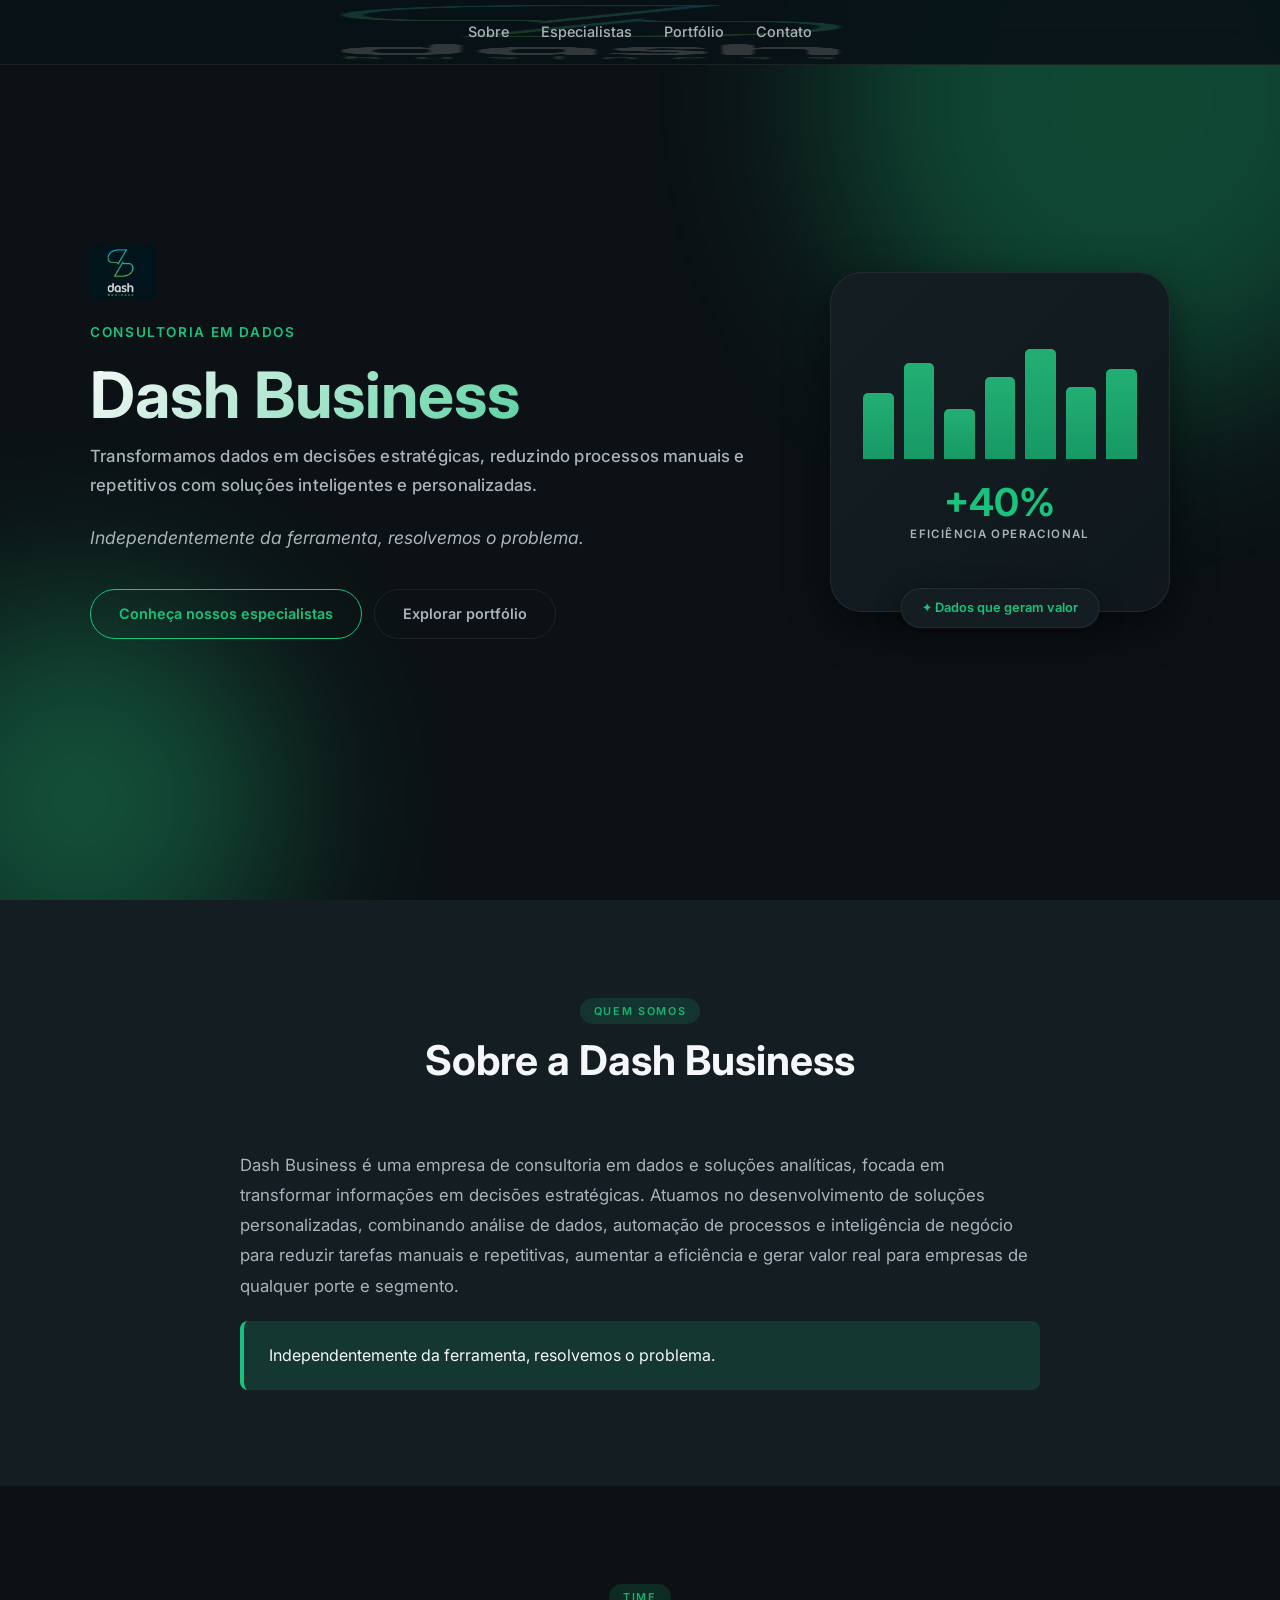
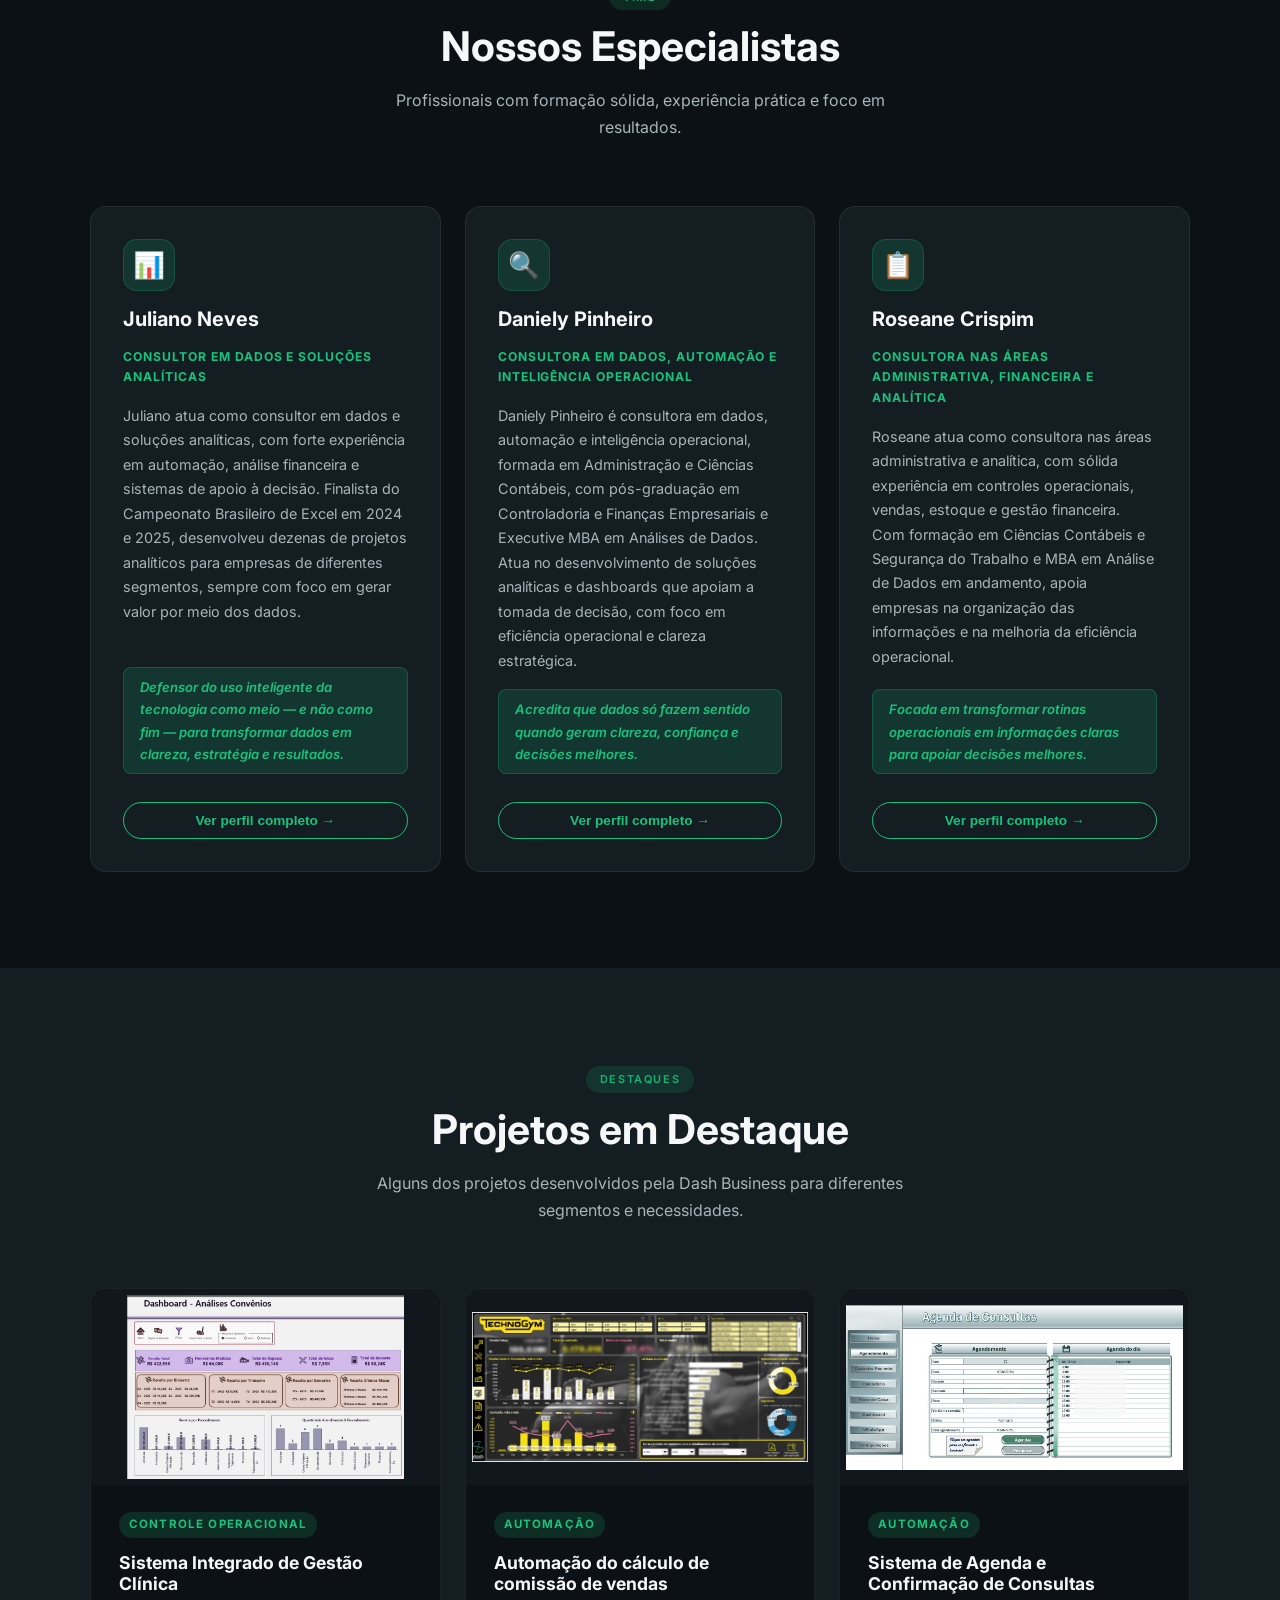
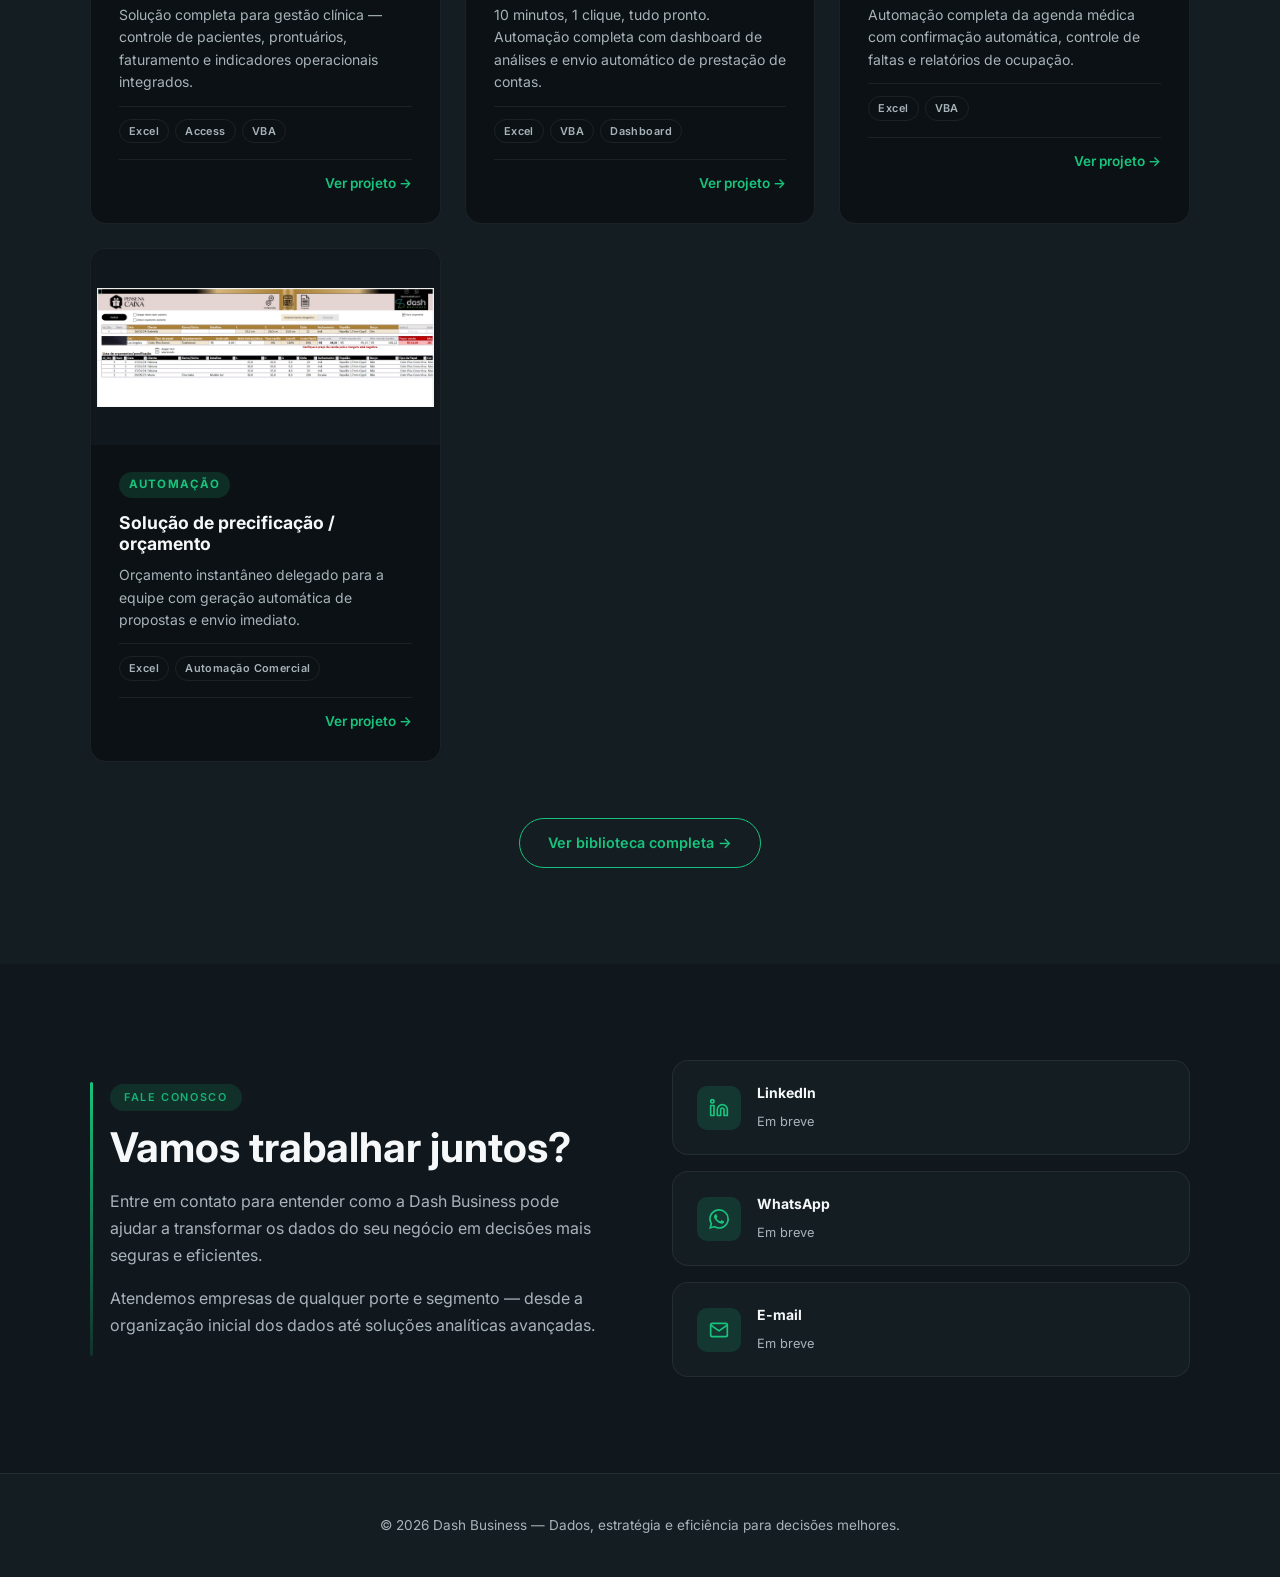
==== commit 0b09ffe2: "Refactor: complete portfolio structure and data cleanup **Data & Fields:** - Separate contextText in" ====
--- a/index.html
+++ b/index.html
@@ -14,15 +14,15 @@
 
   <!-- NAV -->
   <nav id="navbar">
-    <img src="assets/logo/dash-logo-full.png" class="navbar-bg-img" alt="">
+    <img src="assets/logo/dash-logo-full.png" class="navbar-bg-img" alt="Dash Business">
     <div class="container">
       <div class="nav-inner">
         <a href="#hero" class="nav-logo"></a>
         <ul class="nav-links">
           <li><a href="#sobre"         class="nav-link" data-section="sobre">Sobre</a></li>
           <li><a href="#especialistas" class="nav-link" data-section="especialistas">Especialistas</a></li>
-          <li><a href="#portfolio"     class="nav-link" data-section="portfolio">Portfólio</a></li>
-          <li><a href="#contato"       class="nav-link" data-section="contato">Contato</a></li>
+          <li><a href="projetos/index.html"  class="nav-link" data-section="portfolio">Portfólio</a></li>
+          <li><a href="#contato"             class="nav-link" data-section="contato">Contato</a></li>
         </ul>
         <div class="nav-actions">
           <button id="nav-hamburger" aria-label="Abrir menu">
@@ -34,7 +34,7 @@
     <div class="nav-mobile" id="nav-mobile">
       <a href="#sobre">Sobre</a>
       <a href="#especialistas">Especialistas</a>
-      <a href="#portfolio">Portfólio</a>
+      <a href="projetos/index.html">Portfólio</a>
       <a href="#contato">Contato</a>
     </div>
   </nav>
--- a/css/style.css
+++ b/css/style.css
@@ -16,6 +16,8 @@
   --accent:       #19C37D;
   --accent-hover: #27E08F;
   --accent-glow:  rgba(25,195,125,0.16);
+  --danger:       #FF6B6B;
+  --danger-glow:  rgba(255,107,107,0.16);
   --border:       rgba(255,255,255,0.07);
   --shadow:       0 4px 24px rgba(0,0,0,0.35);
   --shadow-lg:    0 12px 40px rgba(0,0,0,0.5);
@@ -424,7 +426,7 @@
 
 .btn-outline:hover {
   background: var(--accent);
-  color: #0B1114;
+  color: var(--bg);
   box-shadow: 0 8px 24px var(--accent-glow);
   transform: translateY(-2px);
 }
@@ -599,7 +601,7 @@
 
 .specialist-btn-bio:hover {
   background: var(--accent);
-  color: #0B1114;
+  color: var(--bg);
   box-shadow: 0 6px 16px var(--accent-glow);
 }
 
@@ -635,7 +637,7 @@
 .filter-btn:hover,
 .filter-btn.active {
   background: var(--accent);
-  color: #0B1114;
+  color: var(--bg);
   border-color: var(--accent);
 }
 
@@ -699,17 +701,22 @@
 }
 
 .project-card-thumb {
+  position: relative;
   width: 100%;
   aspect-ratio: 16 / 9;
   overflow: hidden;
   border-radius: var(--radius) var(--radius) 0 0;
+  background: var(--bg-secondary);
 }
 
 .project-card-thumb img {
+  position: absolute;
+  inset: 0;
   width: 100%;
   height: 100%;
-  object-fit: cover;
+  object-fit: contain;
   object-position: center;
+  padding: 6px;
   transition: transform 0.5s cubic-bezier(0.4, 0, 0.2, 1);
 }
 
@@ -966,7 +973,7 @@
   width: 48px; height: 48px;
   border-radius: 50%;
   background: var(--accent);
-  color: #0B1114;
+  color: var(--bg);
   border: none;
   font-size: 1.3rem;
   font-weight: 700;
@@ -1131,7 +1138,252 @@
   border-radius: 3px;
 }
 
+/* ---------- PÁGINA DE PROJETO INDIVIDUAL -------------------- */
+.projeto-back {
+  display: inline-block;
+  margin-bottom: 24px;
+  font-size: 0.9rem;
+  font-weight: 600;
+  color: var(--accent);
+  transition: color var(--transition);
+}
+
+.projeto-back:hover {
+  color: var(--accent-hover);
+}
+
+.projeto-header {
+  padding: 80px 0 40px;
+  background: var(--bg-card);
+  border-bottom: 1px solid var(--border);
+}
+
+.projeto-header-content h1 {
+  font-size: clamp(1.75rem, 4vw, 2.8rem);
+  margin-bottom: 16px;
+}
+
+.projeto-category {
+  display: inline-block;
+  font-size: 0.72rem;
+  font-weight: 700;
+  letter-spacing: 0.1em;
+  text-transform: uppercase;
+  color: var(--accent);
+  background: var(--accent-glow);
+  padding: 4px 14px;
+  border-radius: 99px;
+  margin-bottom: 16px;
+}
+
+.projeto-context {
+  color: var(--text-muted);
+  font-size: 0.95rem;
+  margin-top: 8px;
+}
+
+.projeto-header-content .card-context {
+  margin-top: 20px;
+  border-top: 1px solid var(--border);
+  padding-top: 16px;
+}
+
+/* Imagem principal */
+.projeto-image-section {
+  padding: 48px 0;
+  background: var(--bg);
+}
+
+.projeto-image-wrapper {
+  max-width: 1100px;
+  margin: 0 auto;
+  width: min(100%, 92vw);
+}
+
+.projeto-main-image {
+  width: 100%;
+  height: auto;
+  border-radius: var(--radius);
+  box-shadow: var(--shadow-lg);
+  display: block;
+}
+
+/* Galeria */
+.projeto-gallery-section {
+  padding: 64px 0;
+  background: var(--bg-card);
+  border-bottom: 1px solid var(--border);
+}
+
+.projeto-gallery-section h3 {
+  margin-bottom: 32px;
+  text-align: center;
+}
+
+.projeto-gallery {
+  display: grid;
+  grid-template-columns: repeat(auto-fit, minmax(280px, 1fr));
+  gap: 20px;
+}
+
+.galeria-img {
+  width: 100%;
+  height: 240px;
+  object-fit: cover;
+  border-radius: 12px;
+  box-shadow: var(--shadow);
+  transition: transform var(--transition), box-shadow var(--transition);
+}
+
+.galeria-img:hover {
+  transform: translateY(-4px);
+  box-shadow: var(--shadow-lg);
+}
+
+/* Antes / Agora */
+.projeto-comparison {
+  padding: 72px 0;
+  background: var(--bg);
+}
+
+.comparison-grid {
+  display: grid;
+  grid-template-columns: 1fr auto 1fr;
+  gap: 24px;
+  align-items: center;
+  max-width: 900px;
+  margin: 0 auto;
+}
+
+.comparison-card {
+  background: var(--bg-card);
+  border: 1px solid var(--border);
+  border-radius: var(--radius);
+  padding: 36px 28px;
+  position: relative;
+}
+
+.comparison-card.antes {
+  border-left: 4px solid var(--danger-glow);
+}
+
+.comparison-card.agora {
+  border-left: 4px solid var(--accent);
+}
+
+.comparison-label {
+  display: block;
+  font-size: 0.8rem;
+  font-weight: 700;
+  letter-spacing: 0.08em;
+  text-transform: uppercase;
+  margin-bottom: 16px;
+  color: var(--text-muted);
+}
+
+.comparison-card.antes .comparison-label {
+  color: var(--danger);
+}
+
+.comparison-card.agora .comparison-label {
+  color: var(--accent);
+}
+
+.comparison-content {
+  font-size: 0.95rem;
+  color: var(--text-muted);
+  line-height: 1.7;
+}
+
+.comparison-content p {
+  margin: 0;
+}
+
+.comparison-arrow {
+  font-size: 2rem;
+  color: var(--accent);
+  display: flex;
+  align-items: center;
+  justify-content: center;
+  height: 100%;
+  opacity: 0.6;
+}
+
+.info-placeholder {
+  color: var(--text-muted);
+  font-style: italic;
+  opacity: 0.8;
+}
+
+/* Observações */
+.projeto-notes-section {
+  padding: 64px 0;
+  background: var(--bg-card);
+  border-bottom: 1px solid var(--border);
+}
+
+.projeto-notes-box {
+  background: var(--accent-glow);
+  border-left: 4px solid var(--accent);
+  border-radius: 8px;
+  padding: 28px;
+  max-width: 800px;
+  margin: 0 auto;
+}
+
+.projeto-notes-box h3 {
+  color: var(--accent);
+  margin-bottom: 12px;
+  font-size: 1.1rem;
+}
+
+.projeto-notes-box p {
+  color: var(--text-muted);
+  line-height: 1.7;
+  margin: 0;
+}
+
+/* CTAs finais */
+.projeto-ctas {
+  padding: 64px 0;
+  background: var(--bg);
+  display: flex;
+  align-items: center;
+  justify-content: center;
+  gap: 24px;
+  flex-wrap: wrap;
+}
+
+.projeto-ctas .container {
+  display: flex;
+  gap: 24px;
+  flex-wrap: wrap;
+  justify-content: center;
+  align-items: center;
+  width: 100%;
+  max-width: none;
+}
+
+.projeto-ctas .btn-ghost,
+.projeto-ctas .btn-outline {
+  min-width: 200px;
+  text-align: center;
+  justify-content: center;
+}
+
 /* ---------- RESPONSIVE ------------------------------------ */
+@media (max-width: 1000px) {
+  .comparison-grid {
+    grid-template-columns: 1fr;
+    gap: 16px;
+  }
+
+  .comparison-arrow {
+    transform: rotate(90deg);
+    margin: 8px 0;
+  }
+}
+
 @media (max-width: 900px) {
   .hero-grid {
     grid-template-columns: 1fr;
@@ -1220,3 +1472,526 @@
     justify-content: center;
   }
 }
+
+/* =============================================================
+   BIBLIOTECA DE PROJETOS — page-hero + grid completo
+   ============================================================= */
+.page-hero {
+  padding: 140px 0 80px;
+  text-align: center;
+  background: var(--bg-card);
+  border-bottom: 1px solid var(--border);
+}
+
+.page-hero .section-label {
+  margin-bottom: 16px;
+}
+
+.page-hero h1 {
+  font-size: clamp(2rem, 4vw, 3rem);
+  margin-bottom: 16px;
+  background: linear-gradient(135deg, var(--text) 0%, var(--accent) 100%);
+  -webkit-background-clip: text;
+  -webkit-text-fill-color: transparent;
+  background-clip: text;
+}
+
+.page-hero p {
+  color: var(--text-muted);
+  font-size: 1.05rem;
+  max-width: 560px;
+  margin: 0 auto 28px;
+}
+
+.projects-full-grid {
+  display: grid;
+  grid-template-columns: repeat(auto-fill, minmax(320px, 1fr));
+  gap: 24px;
+  margin-bottom: 48px;
+}
+
+.confidential-note {
+  display: flex;
+  align-items: center;
+  justify-content: center;
+  gap: 8px;
+  font-size: 0.82rem;
+  color: var(--text-muted);
+  background: var(--bg-card);
+  border: 1px solid var(--border);
+  border-radius: 99px;
+  padding: 10px 20px;
+  max-width: 560px;
+  margin: 0 auto 16px;
+  opacity: 0;
+  transform: translateY(20px);
+  transition: opacity 0.6s ease, transform 0.6s ease;
+}
+
+.confidential-note.visible {
+  opacity: 1;
+  transform: translateY(0);
+}
+
+.confidential-note svg {
+  flex-shrink: 0;
+  color: var(--text-muted);
+}
+
+/* =============================================================
+   PÁGINA INDIVIDUAL — hero, breadcrumb, meta
+   ============================================================= */
+.project-detail-hero {
+  padding: 120px 0 56px;
+  background: var(--bg-card);
+  border-bottom: 1px solid var(--border);
+}
+
+.breadcrumb {
+  display: flex;
+  align-items: center;
+  gap: 6px;
+  font-size: 0.82rem;
+  color: var(--text-muted);
+  margin-bottom: 20px;
+  flex-wrap: wrap;
+}
+
+.breadcrumb a {
+  color: var(--text-muted);
+  transition: color var(--transition);
+}
+
+.breadcrumb a:hover {
+  color: var(--accent);
+}
+
+.breadcrumb span {
+  color: var(--text-muted);
+  opacity: 0.5;
+}
+
+.breadcrumb span:last-child {
+  color: var(--text);
+  opacity: 1;
+}
+
+.project-detail-title {
+  font-size: clamp(1.75rem, 4vw, 2.8rem);
+  margin-bottom: 20px;
+  line-height: 1.2;
+}
+
+.project-detail-meta {
+  display: flex;
+  gap: 10px;
+  flex-wrap: wrap;
+  margin-bottom: 20px;
+}
+
+.meta-tag {
+  display: inline-flex;
+  align-items: center;
+  padding: 5px 14px;
+  border-radius: 99px;
+  background: var(--accent-glow);
+  color: var(--accent);
+  font-size: 0.78rem;
+  font-weight: 600;
+}
+
+.project-context-note {
+  display: inline-flex;
+  align-items: center;
+  gap: 6px;
+  font-size: 0.82rem;
+  color: var(--text-muted);
+  background: var(--bg);
+  border: 1px solid var(--border);
+  border-radius: 8px;
+  padding: 8px 14px;
+  margin-top: 4px;
+}
+
+.project-context-note svg {
+  flex-shrink: 0;
+}
+
+/* =============================================================
+   PÁGINA INDIVIDUAL — layout body 2 colunas
+   ============================================================= */
+.project-body {
+  display: grid;
+  grid-template-columns: 2fr 1fr;
+  gap: 48px;
+  align-items: start;
+  padding-top: 56px;
+}
+
+.project-main {
+  min-width: 0;
+}
+
+.project-section {
+  margin-bottom: 40px;
+}
+
+.project-section h3 {
+  font-size: 1rem;
+  font-weight: 700;
+  text-transform: uppercase;
+  letter-spacing: 0.06em;
+  color: var(--text-muted);
+  margin-bottom: 12px;
+}
+
+.project-section p {
+  color: var(--text-muted);
+  font-size: 0.95rem;
+  line-height: 1.7;
+}
+
+.solution-list {
+  padding-left: 20px;
+  font-size: 0.95rem;
+  color: var(--text-muted);
+  line-height: 1.75;
+  margin: 0;
+}
+
+.solution-list li {
+  margin-bottom: 8px;
+}
+
+/* Antes / Agora dentro do project-section */
+.project-section .comparison-grid {
+  max-width: 100%;
+}
+
+/* Nota confidencial inline (dentro do projeto individual) */
+.confidential-note-inline {
+  display: flex;
+  align-items: flex-start;
+  gap: 10px;
+  font-size: 0.88rem;
+  color: var(--text-muted);
+  background: var(--accent-glow);
+  border-left: 3px solid var(--accent);
+  border-radius: 8px;
+  padding: 16px 20px;
+}
+
+.confidential-note-inline svg {
+  flex-shrink: 0;
+  margin-top: 2px;
+  color: var(--accent);
+}
+
+/* CTA da página individual */
+.project-cta {
+  border-top: 1px solid var(--border);
+  padding-top: 40px;
+  text-align: center;
+  margin-top: 48px;
+}
+
+.project-cta p {
+  color: var(--text-muted);
+  margin-bottom: 20px;
+  font-size: 1rem;
+}
+
+.project-cta-actions {
+  display: flex;
+  gap: 12px;
+  justify-content: center;
+  flex-wrap: wrap;
+}
+
+/* =============================================================
+   SIDEBAR
+   ============================================================= */
+.project-sidebar {
+  position: sticky;
+  top: 88px;
+}
+
+.sidebar-card {
+  background: var(--bg-card);
+  border: 1px solid var(--border);
+  border-radius: var(--radius);
+  padding: 24px;
+  margin-bottom: 16px;
+}
+
+.sidebar-card h4 {
+  font-size: 0.75rem;
+  font-weight: 700;
+  text-transform: uppercase;
+  letter-spacing: 0.08em;
+  color: var(--text-muted);
+  margin-bottom: 14px;
+}
+
+.tools-list {
+  display: flex;
+  flex-wrap: wrap;
+  gap: 8px;
+}
+
+.tool-tag {
+  display: inline-block;
+  padding: 4px 12px;
+  border-radius: 8px;
+  background: var(--bg);
+  border: 1px solid var(--border);
+  font-size: 0.78rem;
+  color: var(--text-muted);
+}
+
+.results-list {
+  list-style: none;
+  padding: 0;
+  margin: 0;
+  display: flex;
+  flex-direction: column;
+  gap: 10px;
+}
+
+.results-list li {
+  font-size: 0.88rem;
+  color: var(--text-muted);
+  line-height: 1.5;
+}
+
+/* Outros projetos */
+.other-projects {
+  margin-top: 16px;
+}
+
+.other-projects h4 {
+  font-size: 0.75rem;
+  font-weight: 700;
+  text-transform: uppercase;
+  letter-spacing: 0.08em;
+  color: var(--text-muted);
+  margin-bottom: 12px;
+}
+
+.other-projects-list {
+  display: flex;
+  flex-direction: column;
+  gap: 8px;
+}
+
+.other-project-card {
+  display: flex;
+  align-items: center;
+  gap: 12px;
+  background: var(--accent-glow);
+  border: 1px solid var(--border);
+  border-radius: 12px;
+  padding: 12px 14px;
+  text-decoration: none;
+  transition: border-color var(--transition), background var(--transition);
+}
+
+.other-project-card:hover {
+  border-color: var(--accent);
+  background: rgba(25, 195, 125, 0.12);
+}
+
+.opc-emoji {
+  font-size: 1.3rem;
+  flex-shrink: 0;
+}
+
+.opc-info {
+  display: flex;
+  flex-direction: column;
+  min-width: 0;
+}
+
+.opc-title {
+  font-size: 0.82rem;
+  font-weight: 600;
+  color: var(--text);
+  white-space: nowrap;
+  overflow: hidden;
+  text-overflow: ellipsis;
+}
+
+.opc-type {
+  font-size: 0.72rem;
+  color: var(--text-muted);
+  margin-top: 2px;
+}
+
+/* =============================================================
+   GALERIA DO PROJETO
+   ============================================================= */
+.project-gallery {
+  margin-bottom: 40px;
+  border-radius: var(--radius);
+  overflow: hidden;
+}
+
+.project-gallery-item {
+  cursor: pointer;
+  overflow: hidden;
+  border-radius: var(--radius);
+}
+
+.project-gallery-item.featured {
+  aspect-ratio: 16 / 9;
+  width: 100%;
+  display: block;
+}
+
+.project-gallery-thumbs {
+  display: grid;
+  grid-template-columns: repeat(auto-fill, minmax(140px, 1fr));
+  gap: 8px;
+  margin-top: 8px;
+}
+
+.project-gallery-item.thumb {
+  aspect-ratio: 4 / 3;
+}
+
+.project-gallery-item img {
+  width: 100%;
+  height: 100%;
+  object-fit: contain;
+  object-position: center;
+  display: block;
+  background: var(--bg-secondary);
+  transition: transform 0.4s ease;
+}
+
+.project-gallery-item:hover img {
+  transform: scale(1.04);
+}
+
+/* =============================================================
+   LIGHTBOX
+   ============================================================= */
+.lightbox {
+  display: none;
+  position: fixed;
+  inset: 0;
+  background: rgba(0, 0, 0, 0.93);
+  z-index: 9999;
+  flex-direction: column;
+  align-items: center;
+  justify-content: center;
+}
+
+.lightbox.open {
+  display: flex;
+}
+
+.lightbox-close {
+  position: absolute;
+  top: 20px;
+  right: 24px;
+  background: transparent;
+  border: none;
+  color: rgba(255, 255, 255, 0.7);
+  font-size: 1.6rem;
+  cursor: pointer;
+  line-height: 1;
+  transition: color 0.2s;
+  z-index: 1;
+}
+
+.lightbox-close:hover {
+  color: #fff;
+}
+
+.lightbox-img {
+  max-width: 90vw;
+  max-height: 80vh;
+  object-fit: contain;
+  border-radius: 8px;
+  display: block;
+}
+
+.lightbox-nav {
+  position: absolute;
+  top: 50%;
+  transform: translateY(-50%);
+  background: rgba(255, 255, 255, 0.1);
+  border: none;
+  color: #fff;
+  font-size: 2.5rem;
+  width: 52px;
+  height: 52px;
+  border-radius: 50%;
+  cursor: pointer;
+  display: flex;
+  align-items: center;
+  justify-content: center;
+  transition: background 0.2s;
+  line-height: 1;
+}
+
+.lightbox-nav:hover {
+  background: rgba(255, 255, 255, 0.22);
+}
+
+.lightbox-nav.prev { left: 16px; }
+.lightbox-nav.next { right: 16px; }
+
+.lightbox-dots {
+  display: flex;
+  gap: 8px;
+  margin-top: 16px;
+}
+
+.lb-dot {
+  width: 8px;
+  height: 8px;
+  border-radius: 50%;
+  background: rgba(255, 255, 255, 0.35);
+  border: none;
+  cursor: pointer;
+  transition: background 0.2s;
+  padding: 0;
+}
+
+.lb-dot.active {
+  background: #fff;
+}
+
+/* =============================================================
+   RESPONSIVO — PROJETO INDIVIDUAL
+   ============================================================= */
+@media (max-width: 900px) {
+  .project-body {
+    grid-template-columns: 1fr;
+    gap: 32px;
+  }
+
+  .project-sidebar {
+    position: static;
+  }
+}
+
+@media (max-width: 600px) {
+  .projects-full-grid {
+    grid-template-columns: 1fr;
+  }
+
+  .project-detail-hero {
+    padding: 100px 0 40px;
+  }
+
+  .project-cta-actions {
+    flex-direction: column;
+    align-items: center;
+  }
+
+  .lightbox-nav.prev { left: 8px; }
+  .lightbox-nav.next { right: 8px; }
+}
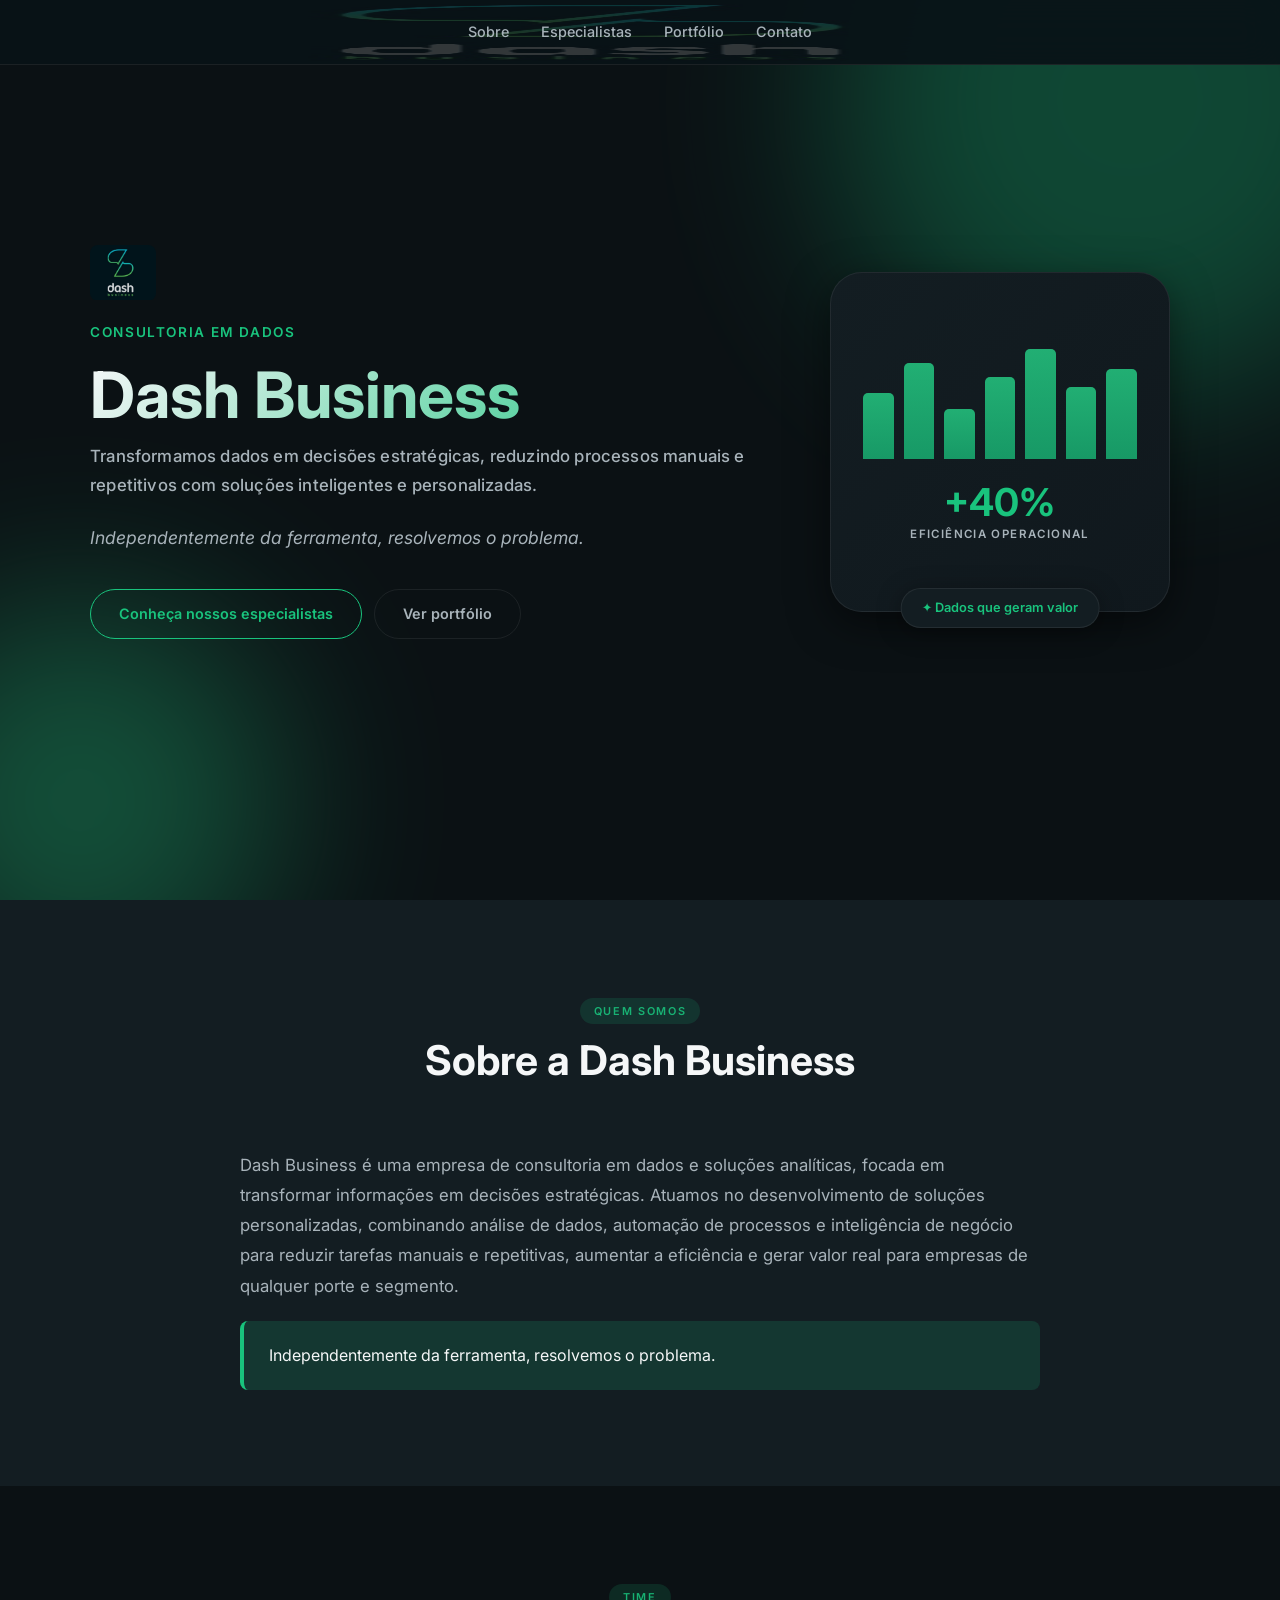
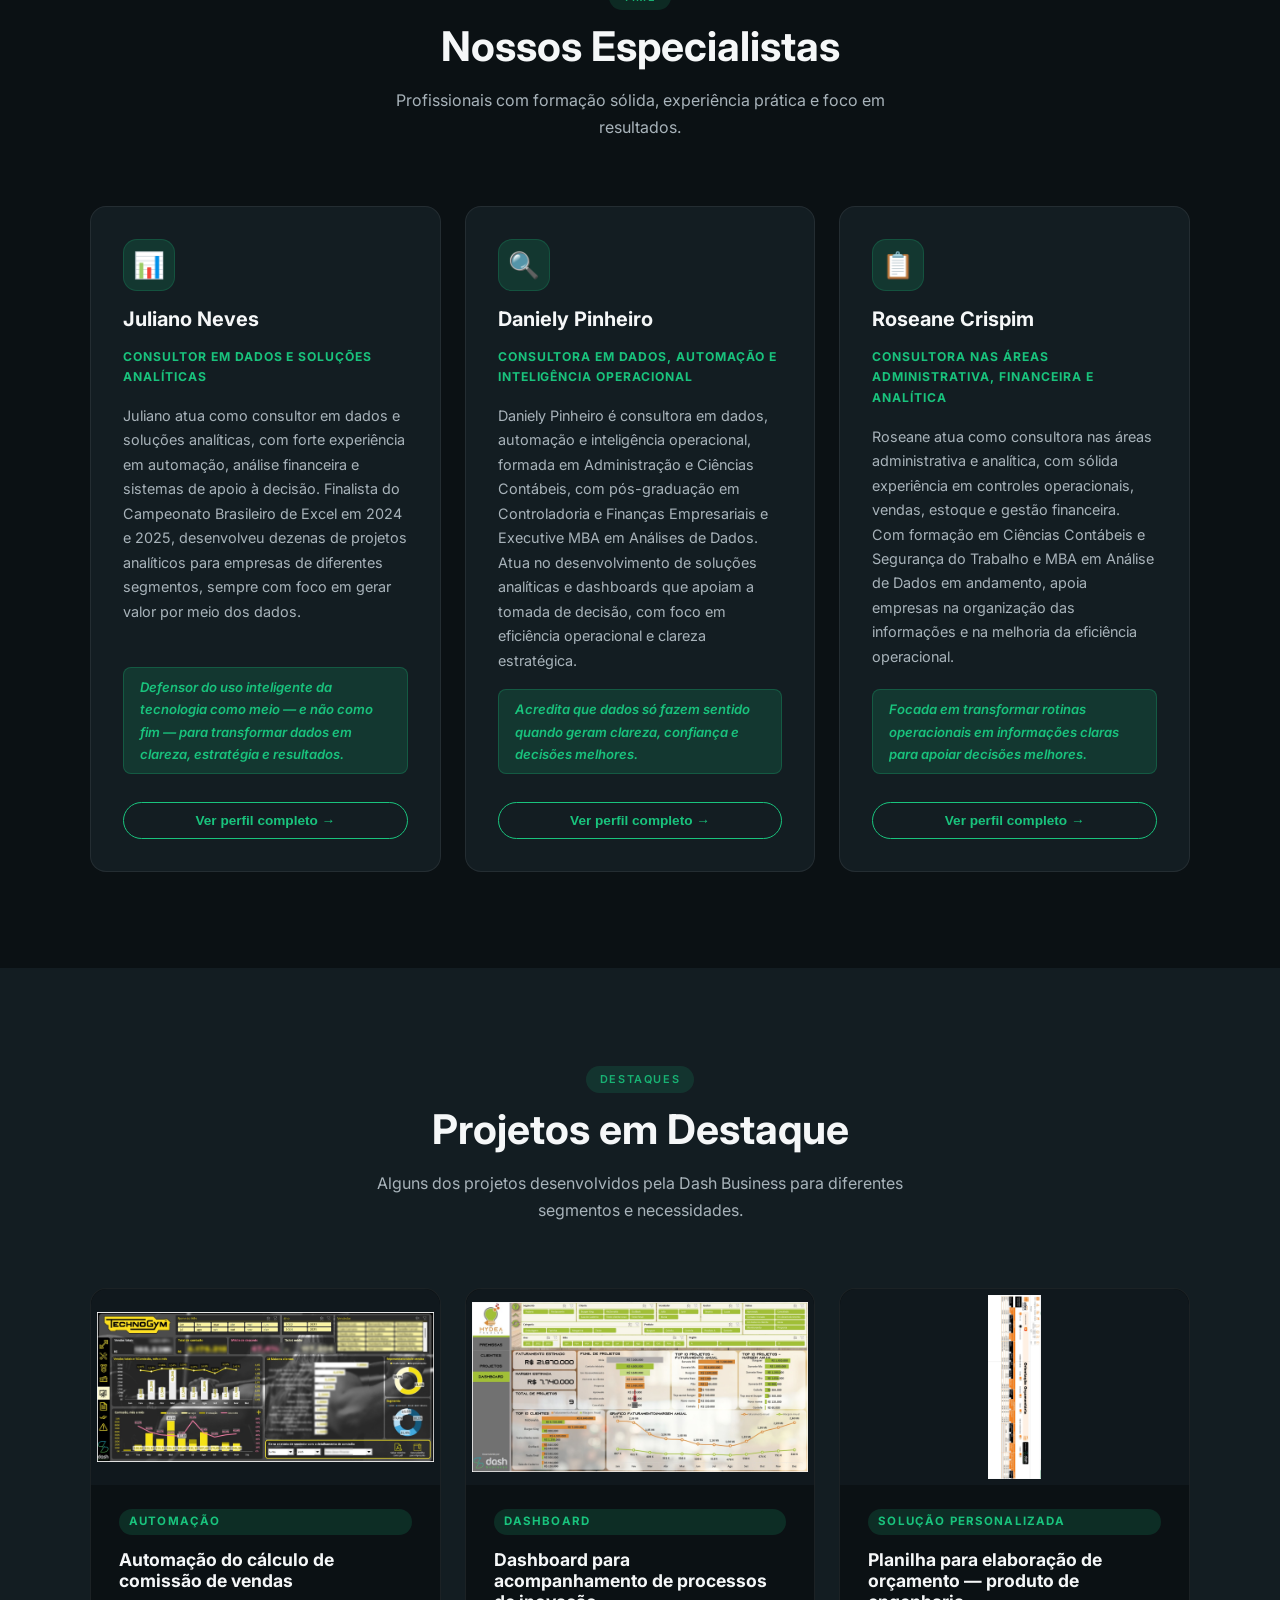
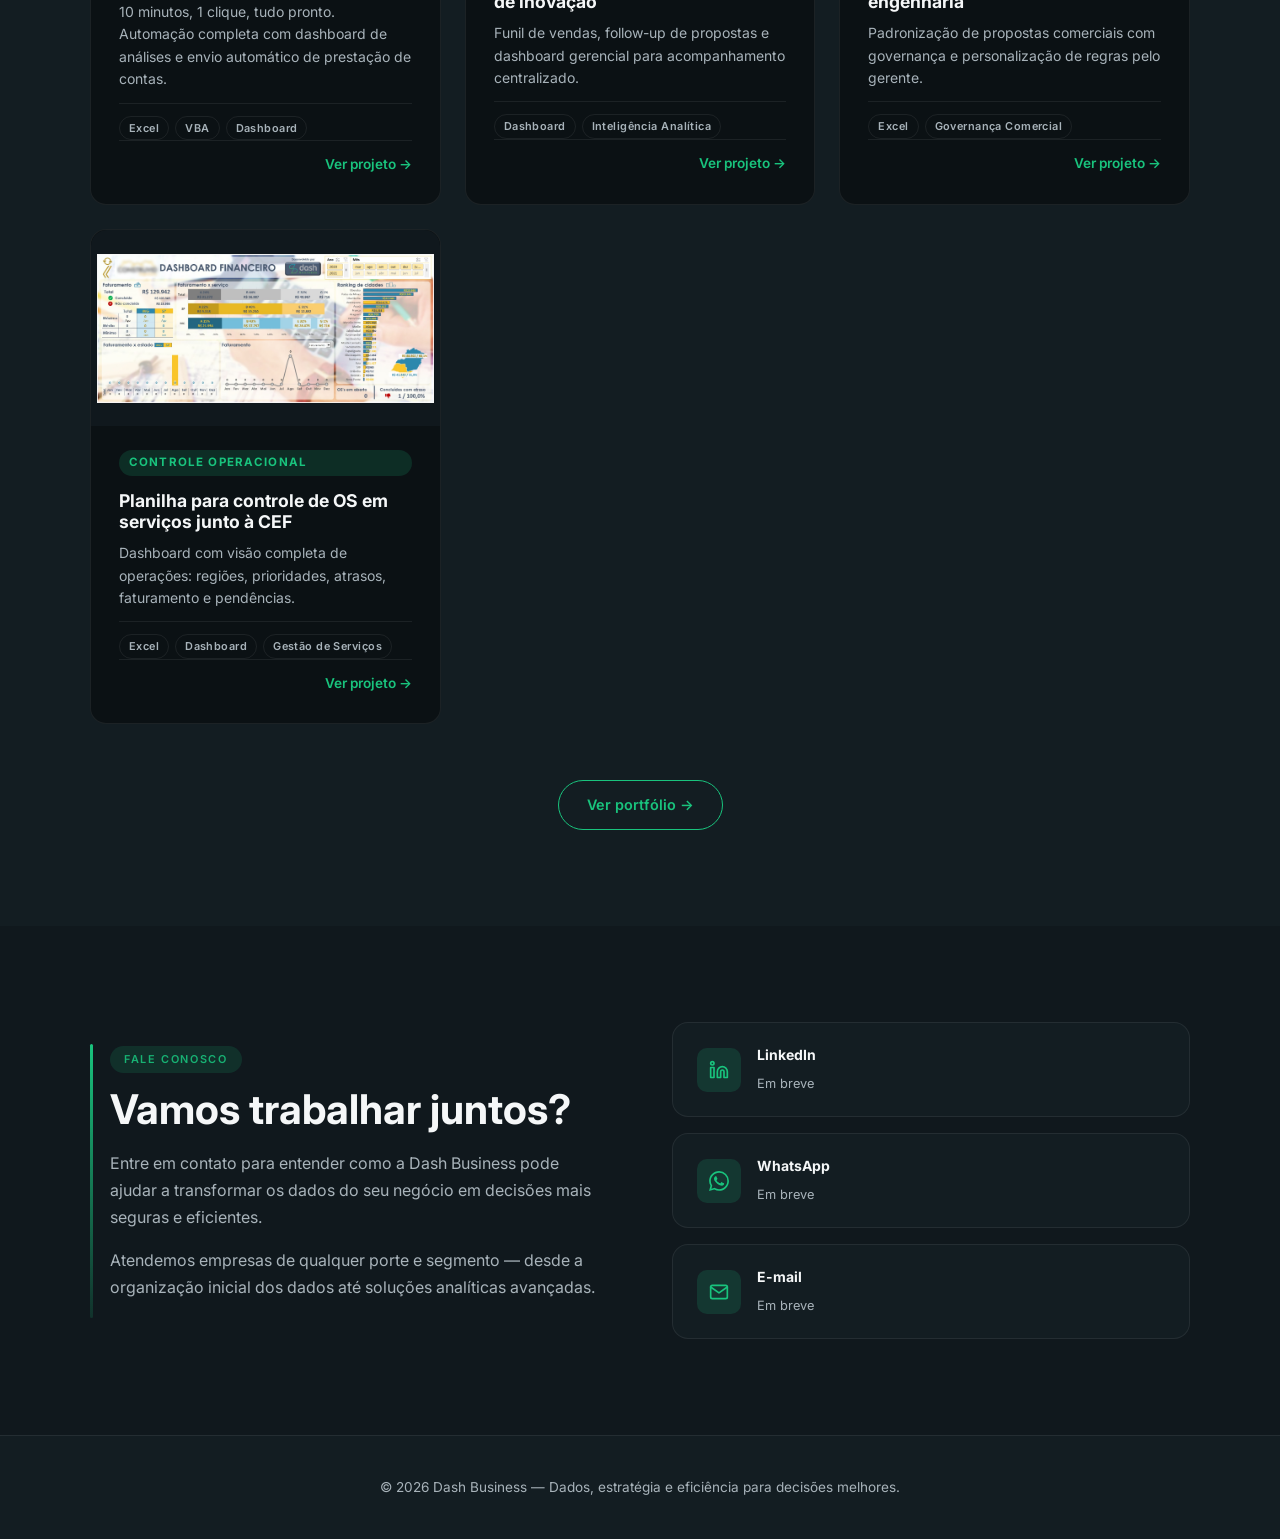
==== commit 64fc4573: "Portfolio: rotas, filtros com contexto, destaques oficiais e refinamento visual Co-authored-by: Curs" ====
--- a/index.html
+++ b/index.html
@@ -56,7 +56,7 @@
           <p class="hero-phrase">Independentemente da ferramenta, resolvemos o problema.</p>
           <div class="hero-ctas">
             <a href="#especialistas" class="btn-outline">Conheça nossos especialistas</a>
-            <a href="#portfolio" class="btn-ghost">Explorar portfólio</a>
+            <a href="projetos/index.html" class="btn-ghost">Ver portfólio</a>
           </div>
         </div>
         <div class="hero-visual-wrap">
@@ -152,7 +152,7 @@
       <div id="featured-projects-grid" class="projects-grid"></div>
 
       <div class="portfolio-cta-wrap fade-in">
-        <a href="projetos/index.html" class="btn-outline">Ver biblioteca completa →</a>
+        <a href="projetos/index.html" class="btn-outline">Ver portfólio →</a>
       </div>
     </div>
   </section>
--- a/css/style.css
+++ b/css/style.css
@@ -613,7 +613,7 @@
   gap: 10px;
   flex-wrap: wrap;
   justify-content: center;
-  margin-bottom: 48px;
+  margin-bottom: 20px;
   background: rgba(11, 17, 20, 0.45);
   border: 1px solid var(--border);
   border-radius: var(--radius);
@@ -645,6 +645,7 @@
   display: grid;
   grid-template-columns: repeat(auto-fill, minmax(300px, 1fr));
   gap: 24px;
+  align-items: stretch;
 }
 
 .project-card {
@@ -657,6 +658,7 @@
   transform: translateY(24px);
   position: relative;
   overflow: hidden;
+  height: 100%;
 }
 
 .project-card::before {
@@ -735,7 +737,12 @@
   opacity: 0.9;
 }
 
-.project-card-body { padding: 24px 28px 28px; }
+.project-card-body {
+  padding: 24px 28px 28px;
+  min-height: 250px;
+  display: flex;
+  flex-direction: column;
+}
 
 .project-type {
   display: inline-block;
@@ -811,7 +818,7 @@
   display: flex;
   align-items: center;
   justify-content: flex-end;
-  margin-top: 16px;
+  margin-top: auto;
   padding-top: 12px;
   border-top: 1px solid var(--border);
   color: var(--accent);
@@ -1435,6 +1442,10 @@
   }
   .filter-bar { gap: 8px; }
   .filter-btn { font-size: 0.78rem; padding: 6px 14px; }
+  .portfolio-filter-context {
+    padding: 16px;
+    margin-bottom: 24px;
+  }
 }
 
 @media (max-width: 480px) {
@@ -1508,6 +1519,45 @@
   grid-template-columns: repeat(auto-fill, minmax(320px, 1fr));
   gap: 24px;
   margin-bottom: 48px;
+  align-items: stretch;
+}
+
+.portfolio-filter-context {
+  max-width: 720px;
+  margin: 0 auto 32px;
+  text-align: center;
+  background: rgba(11, 17, 20, 0.35);
+  border: 1px solid var(--border);
+  border-radius: var(--radius);
+  padding: 20px 24px;
+}
+
+.portfolio-filter-context span {
+  display: inline-block;
+  font-size: 0.72rem;
+  font-weight: 700;
+  letter-spacing: 0.12em;
+  text-transform: uppercase;
+  color: var(--accent);
+  margin-bottom: 8px;
+}
+
+.portfolio-filter-context p {
+  color: var(--text-muted);
+  font-size: 0.92rem;
+  line-height: 1.6;
+  margin: 0 auto 10px;
+  max-width: 620px;
+}
+
+.portfolio-filter-context strong {
+  display: inline-block;
+  font-size: 0.78rem;
+  color: var(--text);
+  background: var(--accent-glow);
+  border: 1px solid rgba(25,195,125,0.2);
+  border-radius: 99px;
+  padding: 4px 12px;
 }
 
 .confidential-note {
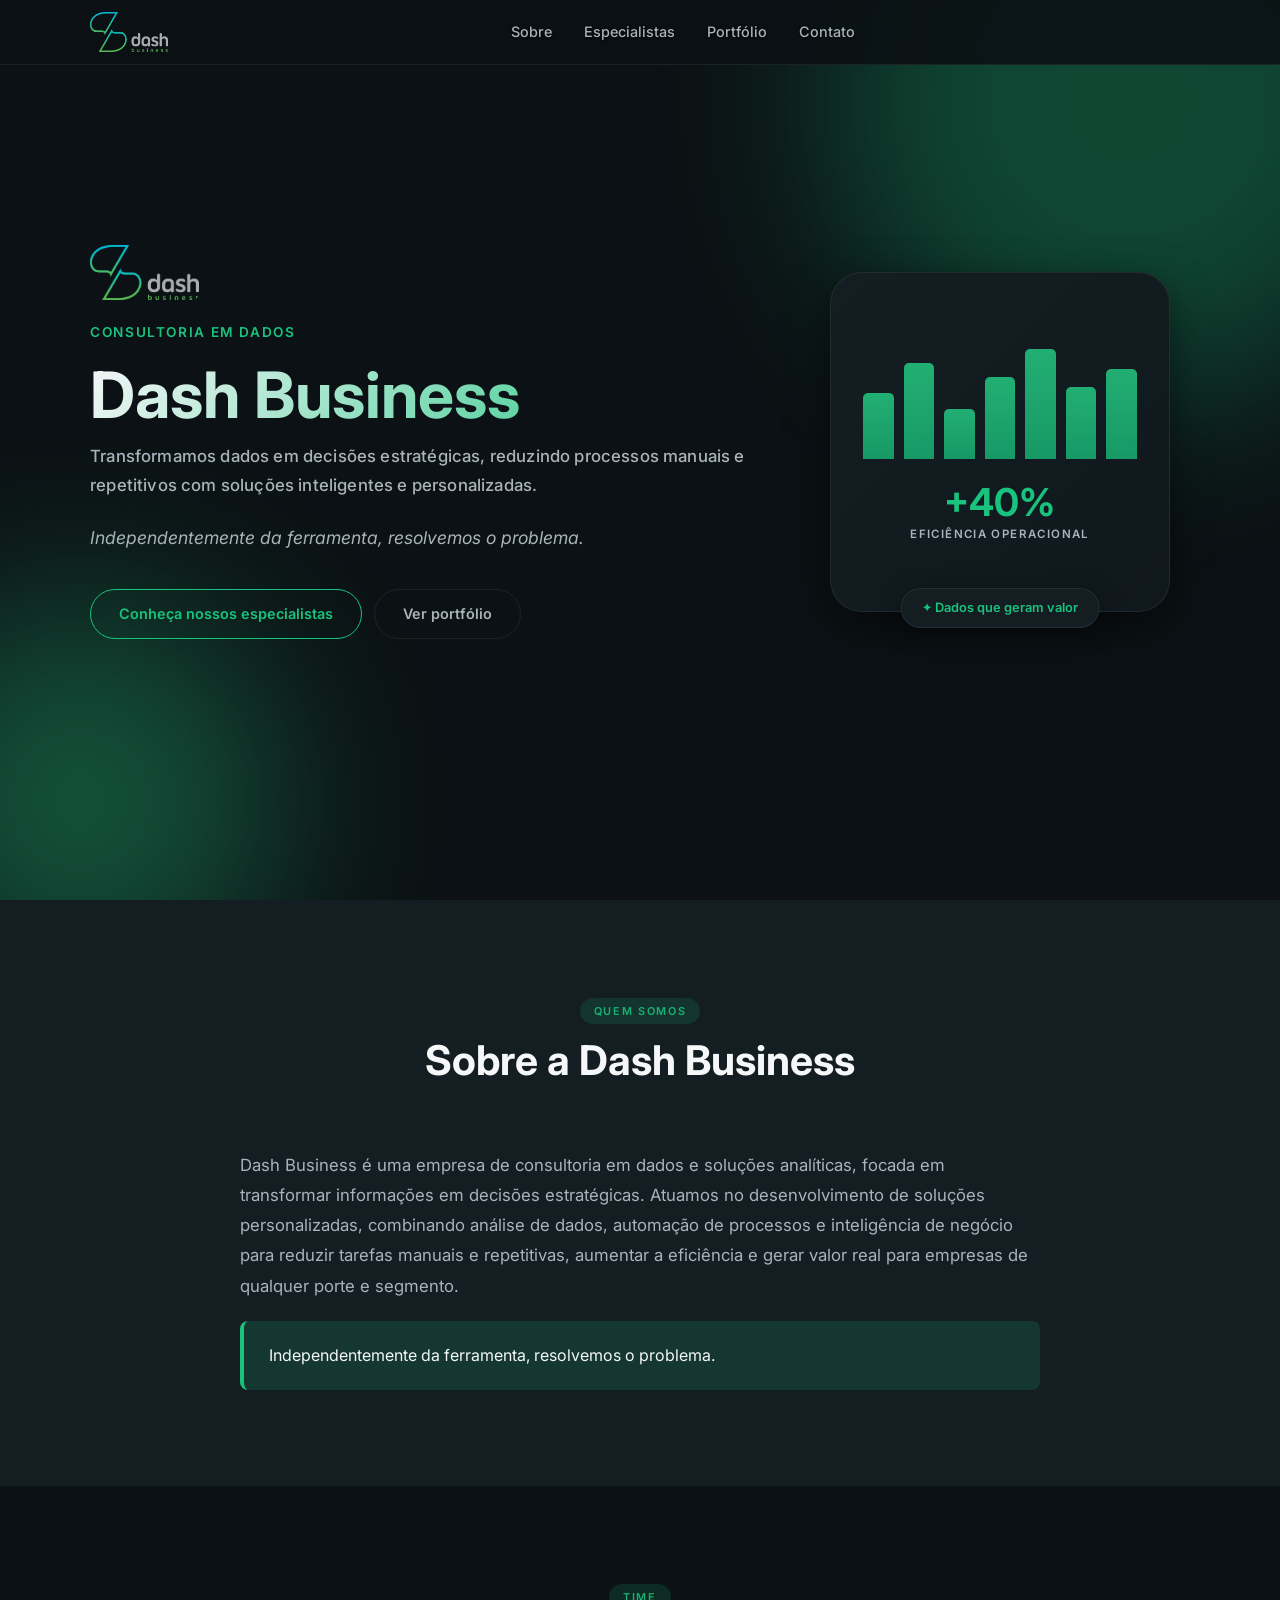
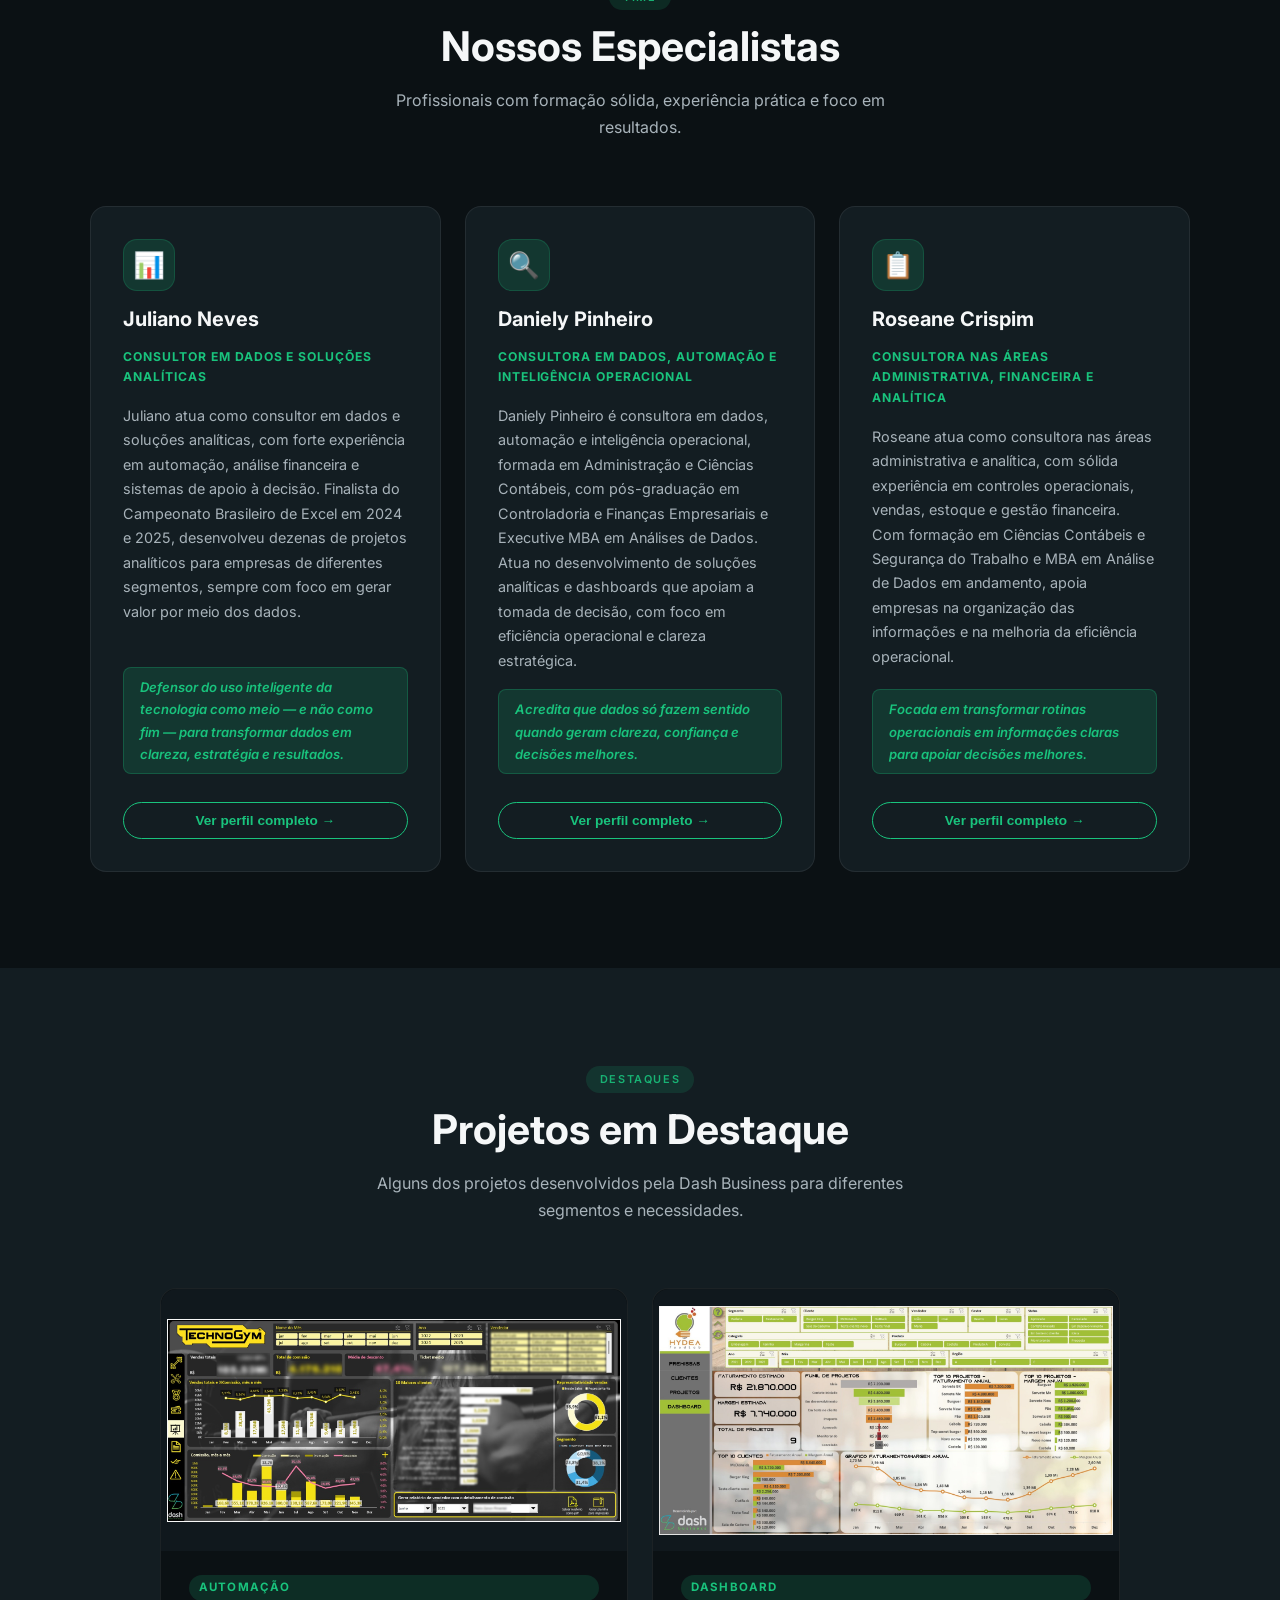
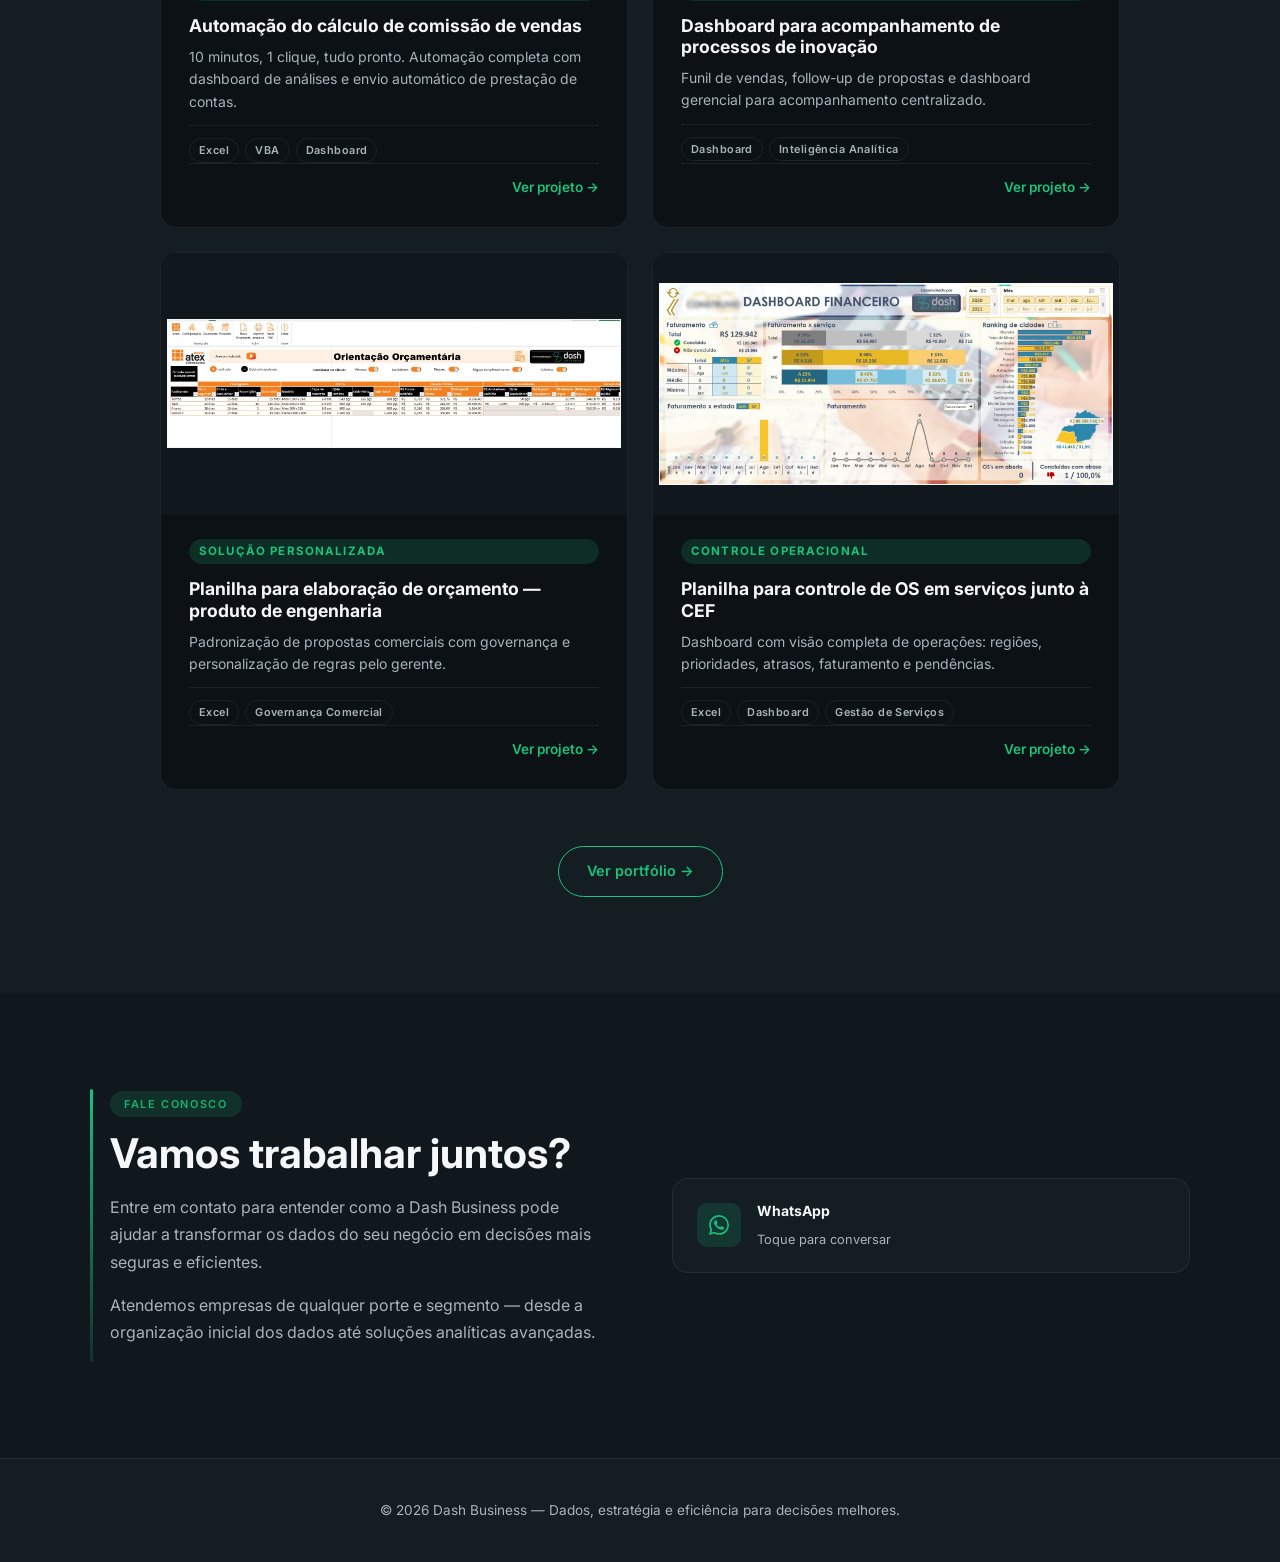
==== commit fe35dedb: "Acessibilidade, CSP, 404, SEO e lightboxes focáveis Co-authored-by: Cursor <cursoragent@cursor.com>" ====
--- a/index.html
+++ b/index.html
@@ -3,8 +3,16 @@
 <head>
   <meta charset="UTF-8">
   <meta name="viewport" content="width=device-width, initial-scale=1.0">
+  <meta name="theme-color" content="#0B1114">
   <title>Dash Business — Dados, Estratégia e Eficiência</title>
   <meta name="description" content="Consultoria em dados e inteligência analítica. Transforme informações em decisões estratégicas, eficiência operacional e crescimento sustentável.">
+  <meta property="og:type" content="website">
+  <meta property="og:title" content="Dash Business — Dados, Estratégia e Eficiência">
+  <meta property="og:description" content="Consultoria em dados e inteligência analítica. Transforme informações em decisões estratégicas, eficiência operacional e crescimento sustentável.">
+  <meta property="og:locale" content="pt_BR">
+  <meta property="og:image" content="/assets/logo/Logotipo_DashBusiness_OFICIAL_b.png">
+  <meta name="twitter:card" content="summary_large_image">
+  <link rel="icon" href="assets/logo/Logotipo_DashBusiness_OFICIAL_b.png" type="image/png">
   <link rel="preconnect" href="https://fonts.googleapis.com">
   <link rel="preconnect" href="https://fonts.gstatic.com" crossorigin>
   <link href="https://fonts.googleapis.com/css2?family=Inter:wght@400;500;600;700&display=swap" rel="stylesheet">
@@ -12,20 +20,23 @@
 </head>
 <body>
 
+  <a href="#main-content" class="skip-link">Pular para o conteúdo</a>
+
   <!-- NAV -->
   <nav id="navbar">
-    <img src="assets/logo/dash-logo-full.png" class="navbar-bg-img" alt="Dash Business">
     <div class="container">
       <div class="nav-inner">
-        <a href="#hero" class="nav-logo"></a>
+        <a href="#hero" class="nav-logo" aria-label="Dash Business — início">
+          <img src="assets/logo/Logotipo_DashBusiness_OFICIAL_b.png" alt="" class="nav-logo-img" height="40" loading="eager">
+        </a>
         <ul class="nav-links">
           <li><a href="#sobre"         class="nav-link" data-section="sobre">Sobre</a></li>
           <li><a href="#especialistas" class="nav-link" data-section="especialistas">Especialistas</a></li>
-          <li><a href="projetos/index.html"  class="nav-link" data-section="portfolio">Portfólio</a></li>
+          <li><a href="projetos/index.html" class="nav-link" data-section="portfolio">Portfólio</a></li>
           <li><a href="#contato"             class="nav-link" data-section="contato">Contato</a></li>
         </ul>
         <div class="nav-actions">
-          <button id="nav-hamburger" aria-label="Abrir menu">
+          <button type="button" id="nav-hamburger" class="nav-hamburger" aria-label="Abrir menu" aria-expanded="false" aria-controls="nav-mobile">
             <span></span><span></span><span></span>
           </button>
         </div>
@@ -40,7 +51,7 @@
   </nav>
 
   <!-- MAIN CONTENT -->
-  <main>
+  <main id="main-content" tabindex="-1">
 
   <!-- HERO -->
   <section id="hero">
@@ -49,7 +60,7 @@
     <div class="container">
       <div class="hero-grid">
         <div class="hero-text">
-          <img src="assets/logo/dash-logo-full.png" alt="Dash Business" class="hero-logo">
+          <img src="assets/logo/Logotipo_DashBusiness_OFICIAL_b.png" alt="Dash Business" class="hero-logo">
           <p class="hero-greeting">Consultoria em Dados</p>
           <h1 class="hero-name">Dash Business</h1>
           <p class="hero-title">Transformamos dados em decisões estratégicas, reduzindo processos manuais e repetitivos com soluções inteligentes e personalizadas.</p>
@@ -168,42 +179,17 @@
           <p>Atendemos empresas de qualquer porte e segmento — desde a organização inicial dos dados até soluções analíticas avançadas.</p>
         </div>
         <div class="contact-cards fade-in">
-          <div class="contact-card">
+          <a href="https://wa.me/5519992909895" class="contact-card contact-card--link" target="_blank" rel="noopener noreferrer" aria-label="Abrir conversa no WhatsApp com a Dash Business">
             <div class="contact-card-icon">
-              <svg viewBox="0 0 24 24" fill="none" stroke="currentColor" stroke-width="2" stroke-linecap="round" stroke-linejoin="round">
-                <path d="M16 8a6 6 0 0 1 6 6v7h-4v-7a2 2 0 0 0-2-2 2 2 0 0 0-2 2v7h-4v-7a6 6 0 0 1 6-6z"/>
-                <rect x="2" y="9" width="4" height="12"/>
-                <circle cx="4" cy="4" r="2"/>
-              </svg>
-            </div>
-            <div class="contact-card-info">
-              <strong>LinkedIn</strong>
-              <span>Em breve</span>
-            </div>
-          </div>
-          <div class="contact-card">
-            <div class="contact-card-icon">
-              <svg viewBox="0 0 24 24" fill="currentColor">
+              <svg viewBox="0 0 24 24" fill="currentColor" aria-hidden="true">
                 <path d="M17.472 14.382c-.297-.149-1.758-.867-2.03-.967-.273-.099-.471-.148-.67.15-.197.297-.767.966-.94 1.164-.173.199-.347.223-.644.075-.297-.15-1.255-.463-2.39-1.475-.883-.788-1.48-1.761-1.653-2.059-.173-.297-.018-.458.13-.606.134-.133.298-.347.446-.52.149-.174.198-.298.298-.497.099-.198.05-.371-.025-.52-.075-.149-.669-1.612-.916-2.207-.242-.579-.487-.5-.669-.51-.173-.008-.371-.01-.57-.01-.198 0-.52.074-.792.372-.272.297-1.04 1.016-1.04 2.479 0 1.462 1.065 2.875 1.213 3.074.149.198 2.096 3.2 5.077 4.487.709.306 1.262.489 1.694.625.712.227 1.36.195 1.871.118.571-.085 1.758-.719 2.006-1.413.248-.694.248-1.289.173-1.413-.074-.124-.272-.198-.57-.347m-5.421 7.403h-.004a9.87 9.87 0 0 1-5.031-1.378l-.361-.214-3.741.982.998-3.648-.235-.374a9.86 9.86 0 0 1-1.51-5.26c.001-5.45 4.436-9.884 9.888-9.884 2.64 0 5.122 1.03 6.988 2.898a9.825 9.825 0 0 1 2.893 6.994c-.003 5.45-4.437 9.884-9.885 9.884m8.413-18.297A11.815 11.815 0 0 0 12.05 0C5.495 0 .16 5.335.157 11.892c0 2.096.547 4.142 1.588 5.945L.057 24l6.305-1.654a11.882 11.882 0 0 0 5.683 1.448h.005c6.554 0 11.89-5.335 11.893-11.893a11.821 11.821 0 0 0-3.48-8.413z"/>
               </svg>
             </div>
             <div class="contact-card-info">
               <strong>WhatsApp</strong>
-              <span>Em breve</span>
+              <span>Toque para conversar</span>
             </div>
-          </div>
-          <div class="contact-card">
-            <div class="contact-card-icon">
-              <svg viewBox="0 0 24 24" fill="none" stroke="currentColor" stroke-width="2" stroke-linecap="round" stroke-linejoin="round">
-                <path d="M4 4h16c1.1 0 2 .9 2 2v12c0 1.1-.9 2-2 2H4c-1.1 0-2-.9-2-2V6c0-1.1.9-2 2-2z"/>
-                <polyline points="22,6 12,13 2,6"/>
-              </svg>
-            </div>
-            <div class="contact-card-info">
-              <strong>E-mail</strong>
-              <span>Em breve</span>
-            </div>
-          </div>
+          </a>
         </div>
       </div>
     </div>
--- a/css/style.css
+++ b/css/style.css
@@ -32,7 +32,45 @@
   70%      { transform: translateY(12px) scale(0.97); }
 }
 
+@media (prefers-reduced-motion: reduce) {
+  html { scroll-behavior: auto; }
+  .hero-bg-orb { animation: none !important; }
+}
+
 html { scroll-behavior: smooth; font-size: 16px; }
+
+.skip-link {
+  position: absolute;
+  left: -9999px;
+  top: 0;
+  z-index: 10000;
+  padding: 12px 20px;
+  background: var(--accent);
+  color: var(--bg);
+  font-weight: 600;
+  font-size: 0.9rem;
+  border-radius: 8px;
+  text-decoration: none;
+}
+.skip-link:focus {
+  left: 16px;
+  top: 16px;
+  outline: 2px solid var(--text);
+  outline-offset: 2px;
+}
+
+html.reduce-motion .fade-in,
+html.reduce-motion .fade-in.visible {
+  opacity: 1 !important;
+  transform: none !important;
+  transition: none !important;
+}
+html.reduce-motion .project-card,
+html.reduce-motion .project-card.visible {
+  opacity: 1 !important;
+  transform: none !important;
+  transition: none !important;
+}
 
 body {
   font-family: 'Inter', 'Segoe UI', system-ui, sans-serif;
@@ -40,6 +78,12 @@
   color: var(--text);
   line-height: 1.7;
   overflow-x: hidden;
+}
+
+body.page-404 {
+  min-height: 100vh;
+  display: flex;
+  flex-direction: column;
 }
 
 a { color: var(--accent); text-decoration: none; transition: color var(--transition); }
@@ -113,20 +157,12 @@
   overflow: hidden;
 }
 
-.navbar-bg-img {
-  position: absolute;
-  top: 0; left: 0;
-  width: 100%;
-  height: 100%;
-  object-fit: fill;
-  object-position: right center;
-  opacity: 0.16;
-  filter: brightness(1.4);
-  pointer-events: none;
-  z-index: 0;
-}
-
 #navbar.scrolled { box-shadow: var(--shadow); }
+
+#navbar > .container {
+  position: relative;
+  z-index: 2;
+}
 
 .nav-inner {
   display: flex;
@@ -134,10 +170,17 @@
   justify-content: space-between;
   height: 64px;
   position: relative;
-  z-index: 1;
-}
-
+  z-index: 2;
+}
+
+/* Logotipo oficial — alinhado à esquerda, altura proporcional à barra */
 .nav-logo {
+  display: inline-flex;
+  align-items: center;
+  flex-shrink: 0;
+  margin-right: 8px;
+  position: relative;
+  z-index: 3;
   font-weight: 700;
   font-size: 1.1rem;
   color: var(--text);
@@ -147,24 +190,40 @@
 .nav-logo span { color: var(--accent); }
 
 .nav-logo-img {
-  height: 36px;
+  height: 40px;
   width: auto;
+  max-width: min(260px, 52vw);
   display: block;
   object-fit: contain;
-}
-
-.nav-links { display: flex; gap: 32px; list-style: none; align-items: center; }
+  object-position: left center;
+}
+
+.nav-links {
+  display: flex;
+  gap: 32px;
+  list-style: none;
+  align-items: center;
+  position: relative;
+  z-index: 2;
+}
 
 .nav-links a {
   font-size: 0.9rem;
   font-weight: 500;
   color: var(--text-muted);
   transition: color var(--transition);
+  text-shadow: 0 1px 3px rgba(0, 0, 0, 0.85);
 }
 
 .nav-links a:hover { color: var(--accent); }
 
-.nav-actions { display: flex; align-items: center; gap: 12px; }
+.nav-actions {
+  display: flex;
+  align-items: center;
+  gap: 12px;
+  position: relative;
+  z-index: 2;
+}
 
 #nav-hamburger {
   display: none;
@@ -182,6 +241,7 @@
   background: var(--text);
   border-radius: 2px;
   transition: all var(--transition);
+  box-shadow: 0 1px 3px rgba(0, 0, 0, 0.85);
 }
 
 .nav-mobile {
@@ -192,7 +252,7 @@
   padding: 16px 24px;
   gap: 16px;
   position: relative;
-  z-index: 1;
+  z-index: 2;
 }
 
 .nav-mobile.open { display: flex; }
@@ -648,17 +708,59 @@
   align-items: stretch;
 }
 
+/* Home — destaques: 2×2 centralizado (4 cases); não usar auto-fill largo da biblioteca */
+#featured-projects-grid.projects-grid {
+  max-width: 960px;
+  margin-inline: auto;
+  grid-template-columns: repeat(2, minmax(0, 1fr));
+}
+
 .project-card {
   background: var(--bg);
   border: 1px solid var(--border);
   border-radius: var(--radius);
   transition: all var(--transition);
-  display: block;
+  display: flex;
+  flex-direction: column;
   opacity: 0;
   transform: translateY(24px);
   position: relative;
   overflow: hidden;
   height: 100%;
+}
+
+.project-card-link {
+  flex: 1;
+  display: flex;
+  flex-direction: column;
+  text-decoration: none;
+  color: inherit;
+  min-height: 0;
+}
+
+.project-card-link:hover {
+  color: inherit;
+}
+
+.project-card-zoom-btn {
+  position: absolute;
+  inset: 0;
+  z-index: 2;
+  margin: 0;
+  padding: 0;
+  border: none;
+  background: transparent;
+  cursor: zoom-in;
+  border-radius: var(--radius) var(--radius) 0 0;
+}
+
+.project-card-zoom-btn:hover {
+  background: rgba(11, 17, 20, 0.25);
+}
+
+.project-card-zoom-btn:focus-visible {
+  outline: 2px solid var(--accent);
+  outline-offset: -4px;
 }
 
 .project-card::before {
@@ -722,7 +824,16 @@
   transition: transform 0.5s cubic-bezier(0.4, 0, 0.2, 1);
 }
 
-.project-card:hover .project-card-thumb img {
+.project-card-thumb img.thumb-with-rotation {
+  transform: rotate(var(--thumb-rot, 0deg));
+  transform-origin: center center;
+}
+
+.project-card:hover .project-card-thumb img.thumb-with-rotation {
+  transform: rotate(var(--thumb-rot, 0deg)) scale(1.04);
+}
+
+.project-card:hover .project-card-thumb img:not(.thumb-with-rotation) {
   transform: scale(1.04);
 }
 
@@ -742,6 +853,7 @@
   min-height: 250px;
   display: flex;
   flex-direction: column;
+  flex: 1;
 }
 
 .project-type {
@@ -947,6 +1059,16 @@
   transform: translateY(-50%) translateX(0);
 }
 
+a.contact-card--link {
+  text-decoration: none;
+  color: inherit;
+  cursor: pointer;
+}
+
+a.contact-card--link:hover {
+  color: inherit;
+}
+
 .contact-card-icon {
   width: 44px; height: 44px;
   border-radius: 10px;
@@ -1440,6 +1562,9 @@
     grid-template-columns: 1fr;
     gap: 16px;
   }
+  #featured-projects-grid.projects-grid {
+    max-width: none;
+  }
   .filter-bar { gap: 8px; }
   .filter-btn { font-size: 0.78rem; padding: 6px 14px; }
   .portfolio-filter-context {
@@ -1451,6 +1576,11 @@
 @media (max-width: 480px) {
   #hero {
     padding-top: 72px;
+  }
+
+  .nav-logo-img {
+    height: 34px;
+    max-width: min(220px, 62vw);
   }
 
   .hero-visual-frame {
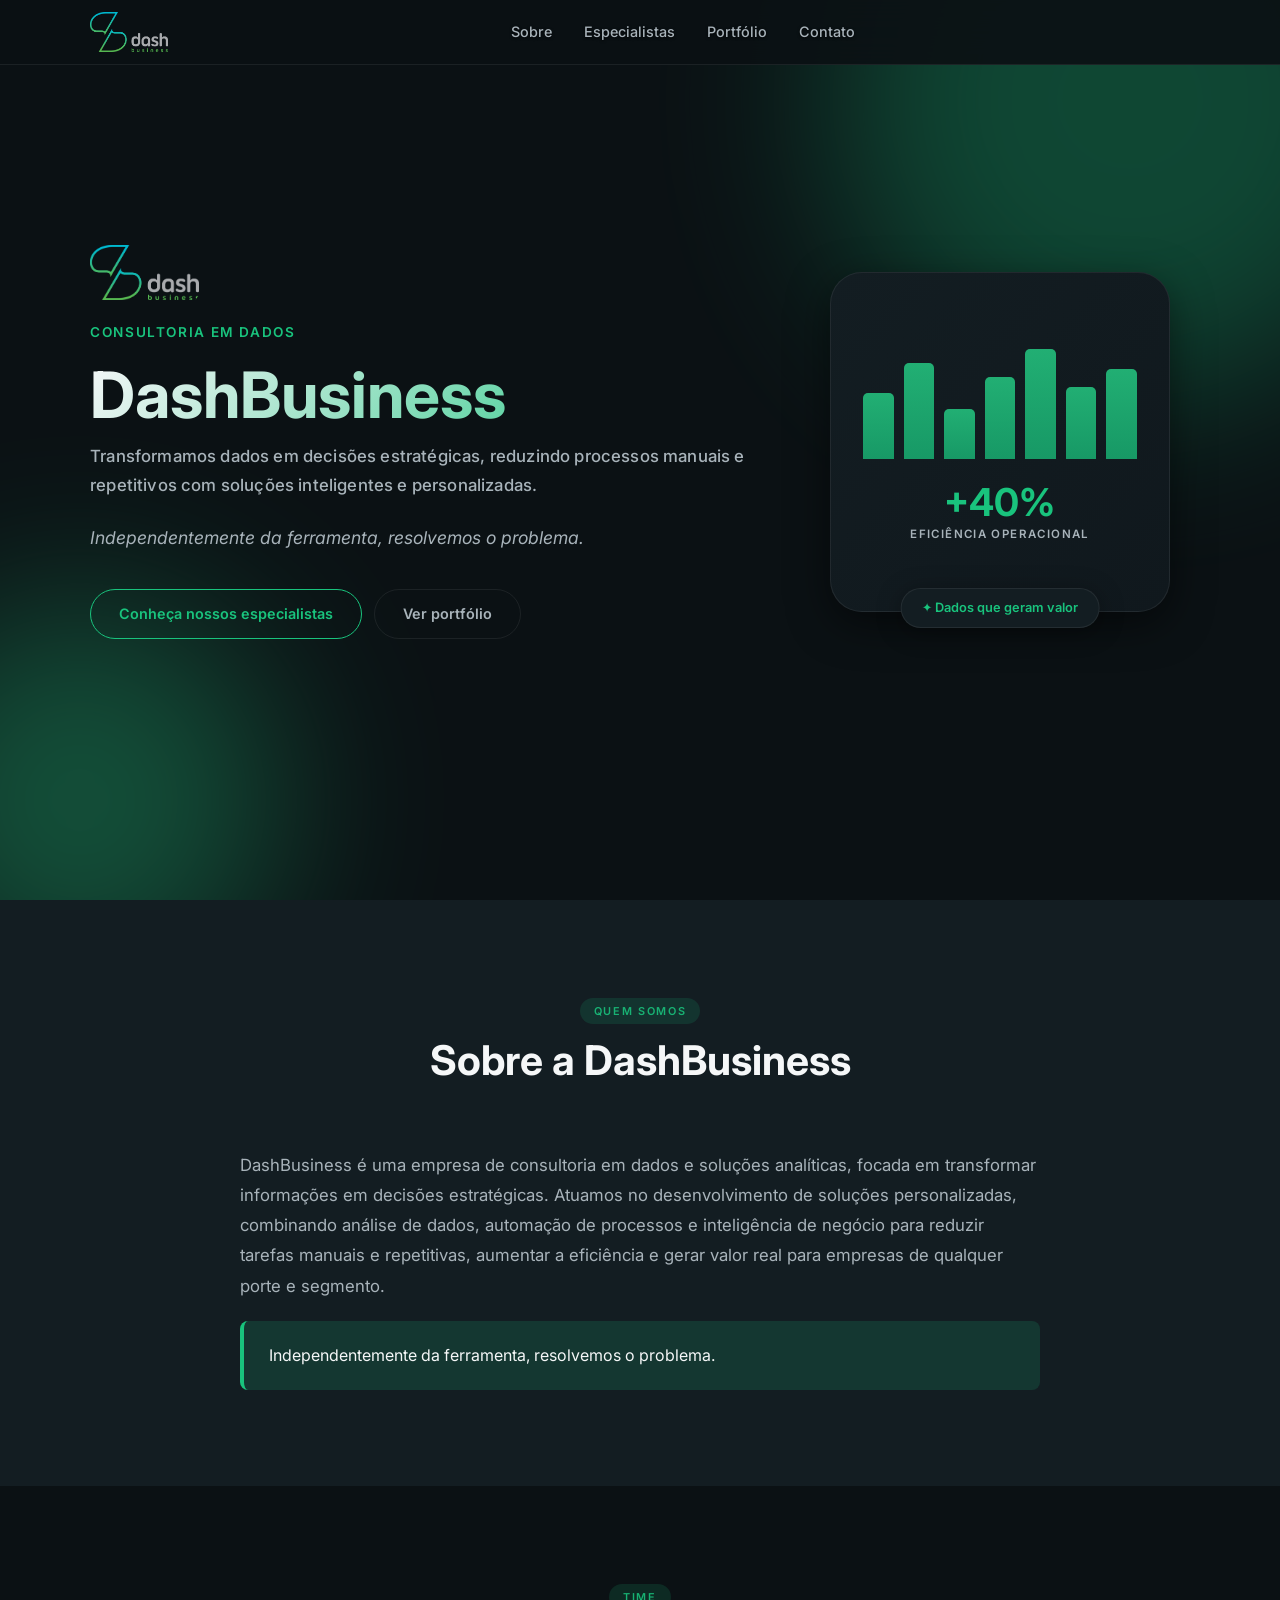
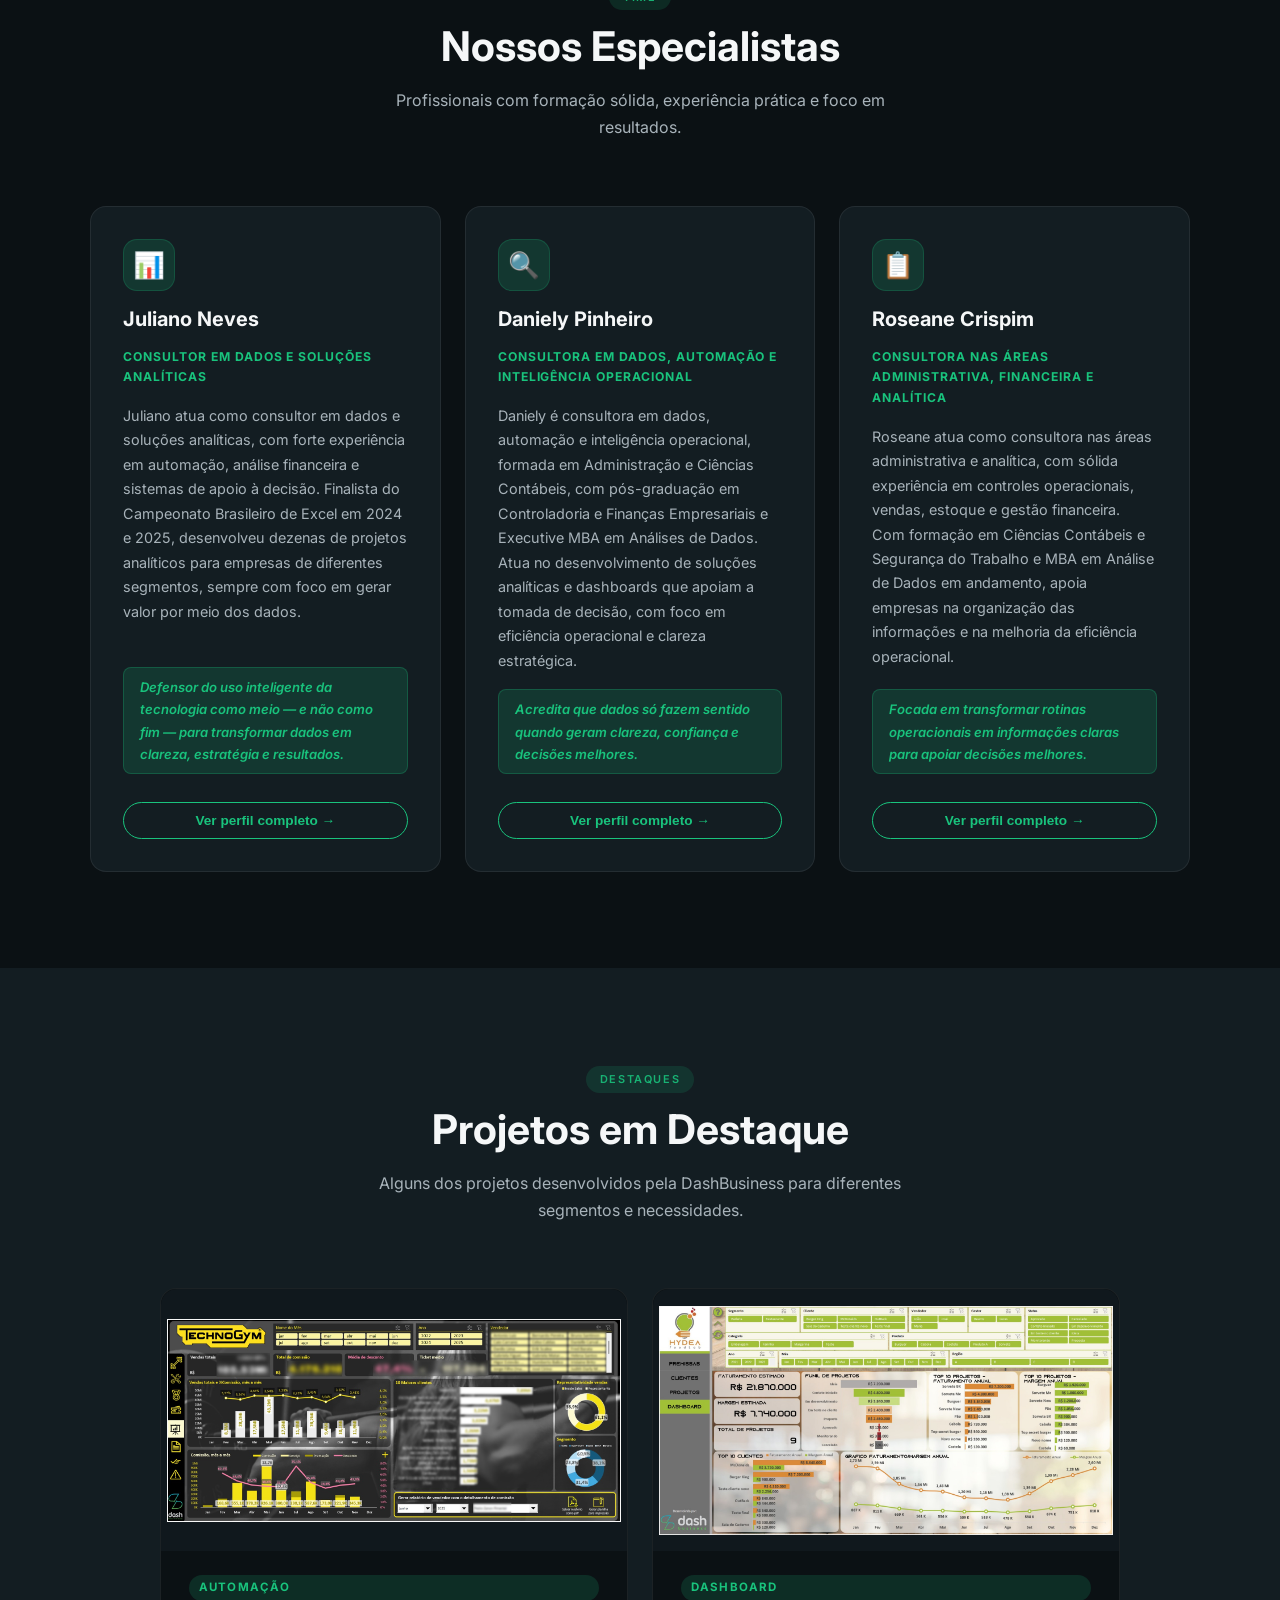
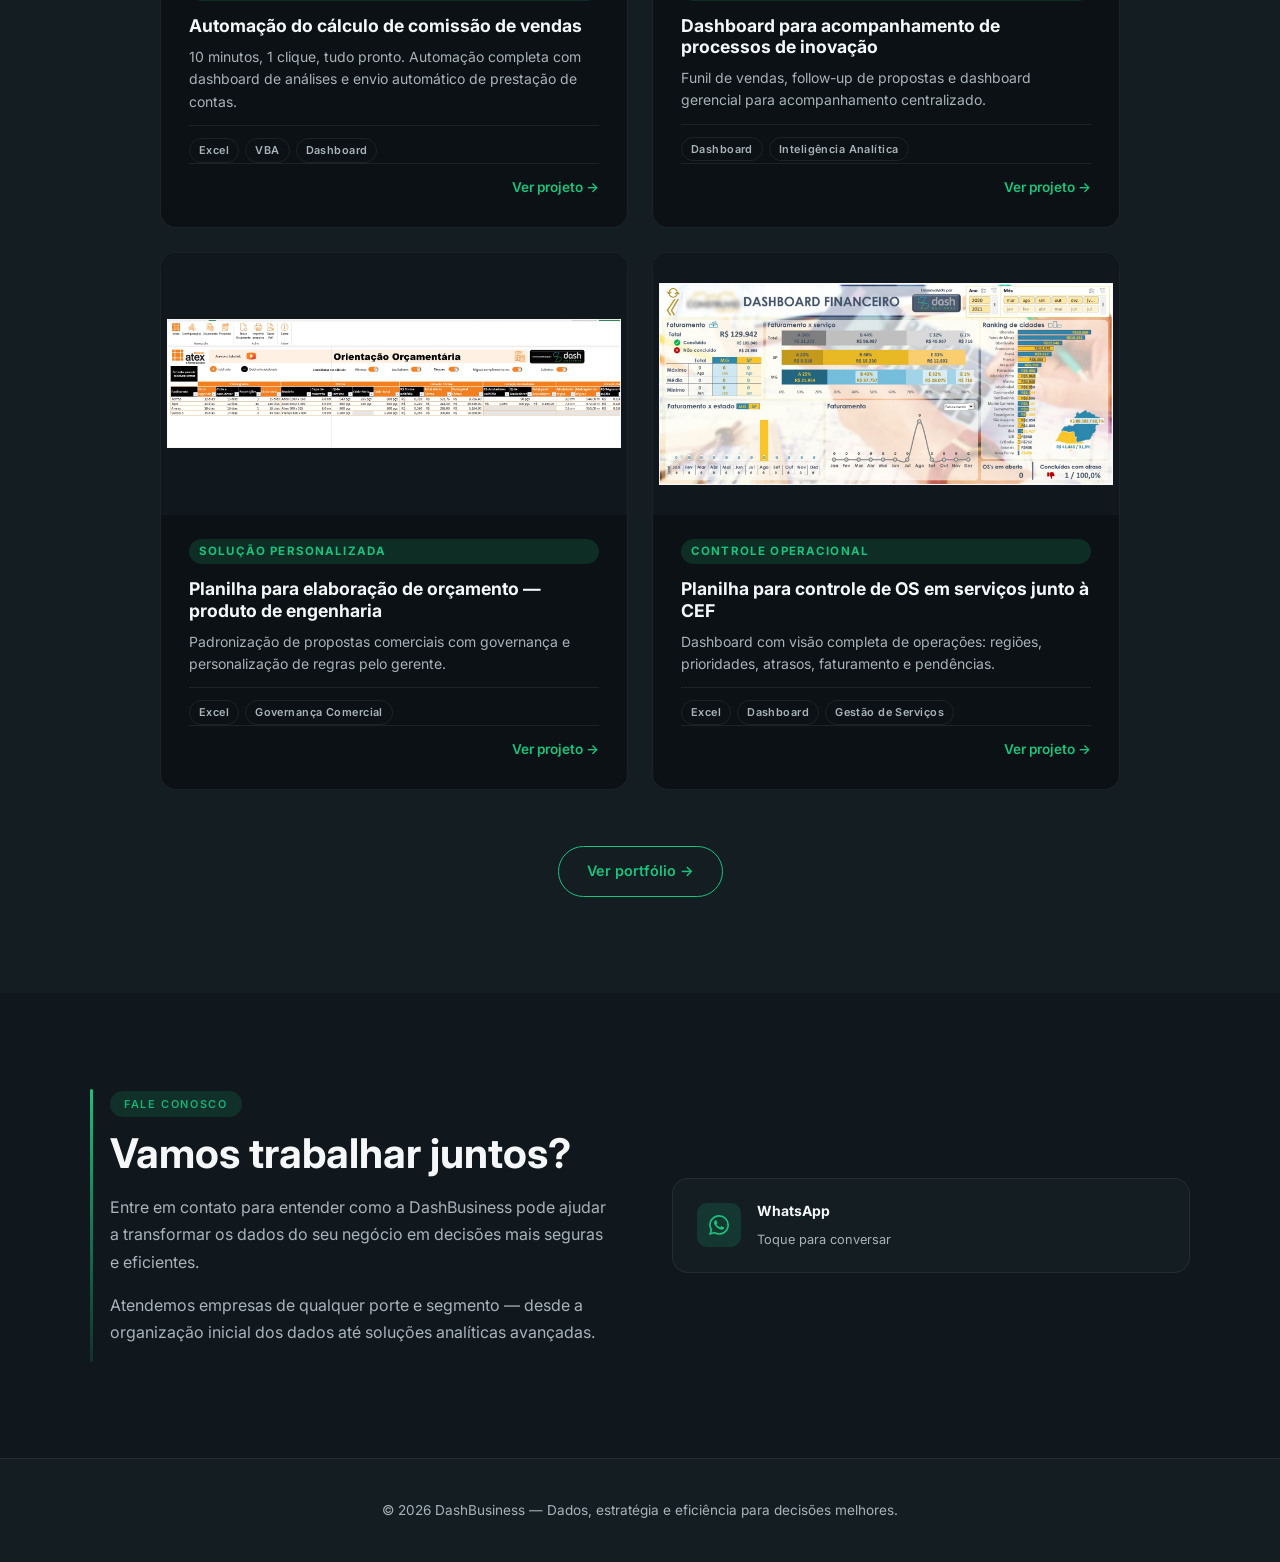
==== commit 65fb11ae: "Rename brand to DashBusiness; use Daniely in specialist bios only Replace spaced name Dash Business " ====
--- a/index.html
+++ b/index.html
@@ -4,10 +4,10 @@
   <meta charset="UTF-8">
   <meta name="viewport" content="width=device-width, initial-scale=1.0">
   <meta name="theme-color" content="#0B1114">
-  <title>Dash Business — Dados, Estratégia e Eficiência</title>
+  <title>DashBusiness — Dados, Estratégia e Eficiência</title>
   <meta name="description" content="Consultoria em dados e inteligência analítica. Transforme informações em decisões estratégicas, eficiência operacional e crescimento sustentável.">
   <meta property="og:type" content="website">
-  <meta property="og:title" content="Dash Business — Dados, Estratégia e Eficiência">
+  <meta property="og:title" content="DashBusiness — Dados, Estratégia e Eficiência">
   <meta property="og:description" content="Consultoria em dados e inteligência analítica. Transforme informações em decisões estratégicas, eficiência operacional e crescimento sustentável.">
   <meta property="og:locale" content="pt_BR">
   <meta property="og:image" content="/assets/logo/Logotipo_DashBusiness_OFICIAL_b.png">
@@ -26,7 +26,7 @@
   <nav id="navbar">
     <div class="container">
       <div class="nav-inner">
-        <a href="#hero" class="nav-logo" aria-label="Dash Business — início">
+        <a href="#hero" class="nav-logo" aria-label="DashBusiness — início">
           <img src="assets/logo/Logotipo_DashBusiness_OFICIAL_b.png" alt="" class="nav-logo-img" height="40" loading="eager">
         </a>
         <ul class="nav-links">
@@ -60,9 +60,9 @@
     <div class="container">
       <div class="hero-grid">
         <div class="hero-text">
-          <img src="assets/logo/Logotipo_DashBusiness_OFICIAL_b.png" alt="Dash Business" class="hero-logo">
+          <img src="assets/logo/Logotipo_DashBusiness_OFICIAL_b.png" alt="DashBusiness" class="hero-logo">
           <p class="hero-greeting">Consultoria em Dados</p>
-          <h1 class="hero-name">Dash Business</h1>
+          <h1 class="hero-name">DashBusiness</h1>
           <p class="hero-title">Transformamos dados em decisões estratégicas, reduzindo processos manuais e repetitivos com soluções inteligentes e personalizadas.</p>
           <p class="hero-phrase">Independentemente da ferramenta, resolvemos o problema.</p>
           <div class="hero-ctas">
@@ -99,10 +99,10 @@
     <div class="container">
       <div class="section-header fade-in">
         <span class="section-label">Quem somos</span>
-        <h2>Sobre a Dash Business</h2>
+        <h2>Sobre a DashBusiness</h2>
       </div>
       <div class="sobre-body fade-in">
-        <p>Dash Business é uma empresa de consultoria em dados e soluções analíticas, focada em transformar informações em decisões estratégicas. Atuamos no desenvolvimento de soluções personalizadas, combinando análise de dados, automação de processos e inteligência de negócio para reduzir tarefas manuais e repetitivas, aumentar a eficiência e gerar valor real para empresas de qualquer porte e segmento.</p>
+        <p>DashBusiness é uma empresa de consultoria em dados e soluções analíticas, focada em transformar informações em decisões estratégicas. Atuamos no desenvolvimento de soluções personalizadas, combinando análise de dados, automação de processos e inteligência de negócio para reduzir tarefas manuais e repetitivas, aumentar a eficiência e gerar valor real para empresas de qualquer porte e segmento.</p>
         <div class="sobre-destaque">
           Independentemente da ferramenta, resolvemos o problema.
         </div>
@@ -133,7 +133,7 @@
           <div class="specialist-icon">🔍</div>
           <h3>Daniely Pinheiro</h3>
           <p class="specialist-role">Consultora em dados, automação e inteligência operacional</p>
-          <p class="specialist-bio">Daniely Pinheiro é consultora em dados, automação e inteligência operacional, formada em Administração e Ciências Contábeis, com pós-graduação em Controladoria e Finanças Empresariais e Executive MBA em Análises de Dados. Atua no desenvolvimento de soluções analíticas e dashboards que apoiam a tomada de decisão, com foco em eficiência operacional e clareza estratégica.</p>
+          <p class="specialist-bio">Daniely é consultora em dados, automação e inteligência operacional, formada em Administração e Ciências Contábeis, com pós-graduação em Controladoria e Finanças Empresariais e Executive MBA em Análises de Dados. Atua no desenvolvimento de soluções analíticas e dashboards que apoiam a tomada de decisão, com foco em eficiência operacional e clareza estratégica.</p>
           <span class="specialist-diferencial">Acredita que dados só fazem sentido quando geram clareza, confiança e decisões melhores.</span>
           <button class="specialist-btn-bio" aria-label="Ver perfil completo de Daniely Pinheiro">Ver perfil completo →</button>
         </div>
@@ -157,7 +157,7 @@
       <div class="section-header fade-in">
         <span class="section-label">Destaques</span>
         <h2>Projetos em Destaque</h2>
-        <p>Alguns dos projetos desenvolvidos pela Dash Business para diferentes segmentos e necessidades.</p>
+        <p>Alguns dos projetos desenvolvidos pela DashBusiness para diferentes segmentos e necessidades.</p>
       </div>
 
       <div id="featured-projects-grid" class="projects-grid"></div>
@@ -175,11 +175,11 @@
         <div class="contact-text fade-in">
           <span class="section-label">Fale conosco</span>
           <h2>Vamos trabalhar juntos?</h2>
-          <p>Entre em contato para entender como a Dash Business pode ajudar a transformar os dados do seu negócio em decisões mais seguras e eficientes.</p>
+          <p>Entre em contato para entender como a DashBusiness pode ajudar a transformar os dados do seu negócio em decisões mais seguras e eficientes.</p>
           <p>Atendemos empresas de qualquer porte e segmento — desde a organização inicial dos dados até soluções analíticas avançadas.</p>
         </div>
         <div class="contact-cards fade-in">
-          <a href="https://wa.me/5519992909895" class="contact-card contact-card--link" target="_blank" rel="noopener noreferrer" aria-label="Abrir conversa no WhatsApp com a Dash Business">
+          <a href="https://wa.me/5519992909895" class="contact-card contact-card--link" target="_blank" rel="noopener noreferrer" aria-label="Abrir conversa no WhatsApp com a DashBusiness">
             <div class="contact-card-icon">
               <svg viewBox="0 0 24 24" fill="currentColor" aria-hidden="true">
                 <path d="M17.472 14.382c-.297-.149-1.758-.867-2.03-.967-.273-.099-.471-.148-.67.15-.197.297-.767.966-.94 1.164-.173.199-.347.223-.644.075-.297-.15-1.255-.463-2.39-1.475-.883-.788-1.48-1.761-1.653-2.059-.173-.297-.018-.458.13-.606.134-.133.298-.347.446-.52.149-.174.198-.298.298-.497.099-.198.05-.371-.025-.52-.075-.149-.669-1.612-.916-2.207-.242-.579-.487-.5-.669-.51-.173-.008-.371-.01-.57-.01-.198 0-.52.074-.792.372-.272.297-1.04 1.016-1.04 2.479 0 1.462 1.065 2.875 1.213 3.074.149.198 2.096 3.2 5.077 4.487.709.306 1.262.489 1.694.625.712.227 1.36.195 1.871.118.571-.085 1.758-.719 2.006-1.413.248-.694.248-1.289.173-1.413-.074-.124-.272-.198-.57-.347m-5.421 7.403h-.004a9.87 9.87 0 0 1-5.031-1.378l-.361-.214-3.741.982.998-3.648-.235-.374a9.86 9.86 0 0 1-1.51-5.26c.001-5.45 4.436-9.884 9.888-9.884 2.64 0 5.122 1.03 6.988 2.898a9.825 9.825 0 0 1 2.893 6.994c-.003 5.45-4.437 9.884-9.885 9.884m8.413-18.297A11.815 11.815 0 0 0 12.05 0C5.495 0 .16 5.335.157 11.892c0 2.096.547 4.142 1.588 5.945L.057 24l6.305-1.654a11.882 11.882 0 0 0 5.683 1.448h.005c6.554 0 11.89-5.335 11.893-11.893a11.821 11.821 0 0 0-3.48-8.413z"/>
@@ -200,7 +200,7 @@
   <!-- FOOTER -->
   <footer>
     <div class="container">
-      <p>© 2026 Dash Business — Dados, estratégia e eficiência para decisões melhores.</p>
+      <p>© 2026 DashBusiness — Dados, estratégia e eficiência para decisões melhores.</p>
     </div>
   </footer>
 
--- a/css/style.css
+++ b/css/style.css
@@ -1,5 +1,5 @@
 /* ============================================================
-   Dash Business — style.css
+   DashBusiness — style.css
    Dark mode only. Estrutura baseada no portfólio de Dany Pinheiro.
    ============================================================ */
 
